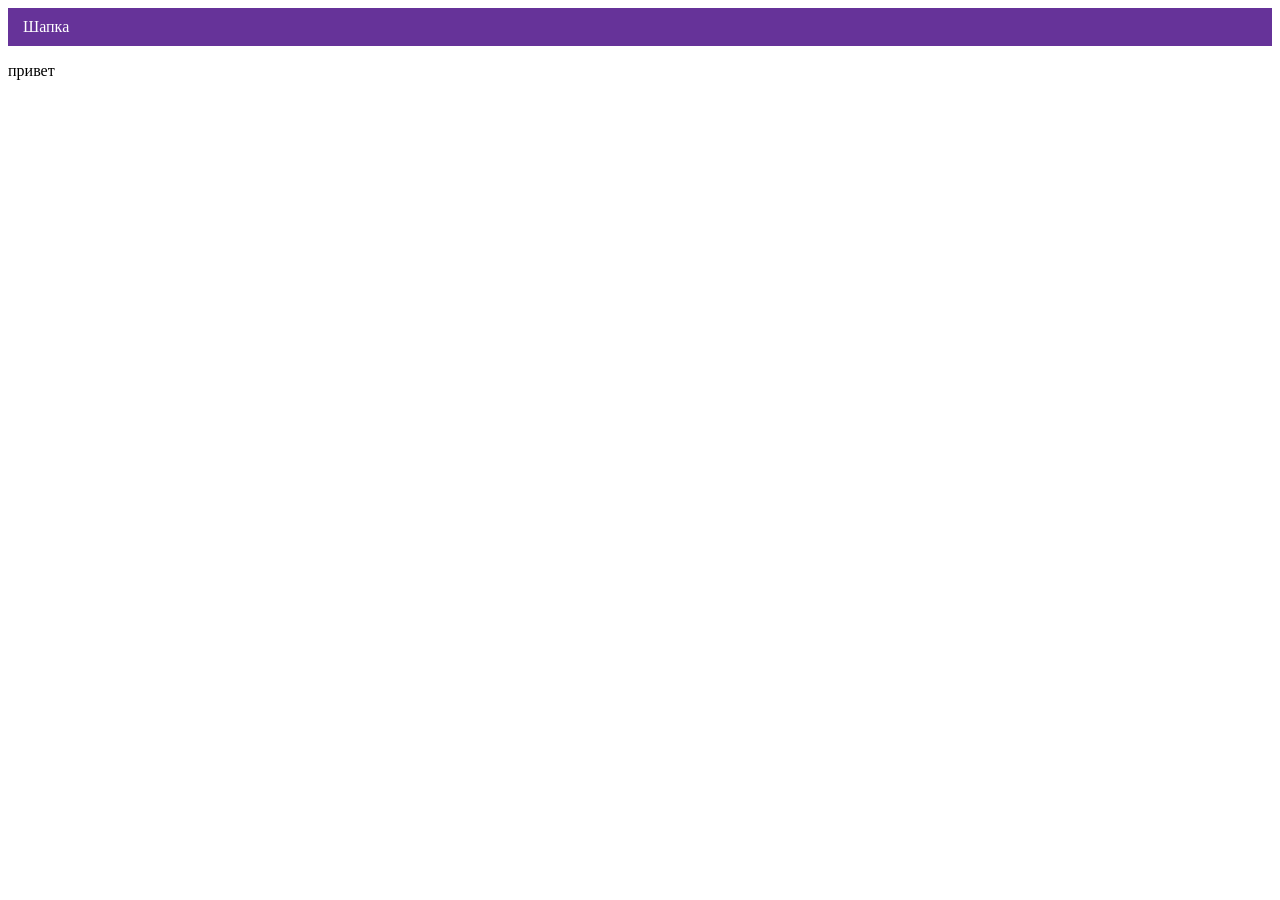
==== index.html @ 95f8f036 "Deploying to gh-pages from @ Zaiaz0704/2546567-cat-energy-32@46376b44c7aca5b7e7ad39b1798393c08f9dc0a" ====
<!DOCTYPE html><html class="page" lang="ru"><head><meta charset="UTF-8"><title>Название проекта</title><meta name="viewport" content="width=device-width,initial-scale=1"><link rel="stylesheet" href="styles/styles.css"><script src="scripts/index.js" defer="defer"></script></head><body class="page__body"><header class="header">Шапка</header><p>привет</p></body></html>
---- styles/styles.css ----
.header{color:#fff;background-color:#639;padding:10px 15px}
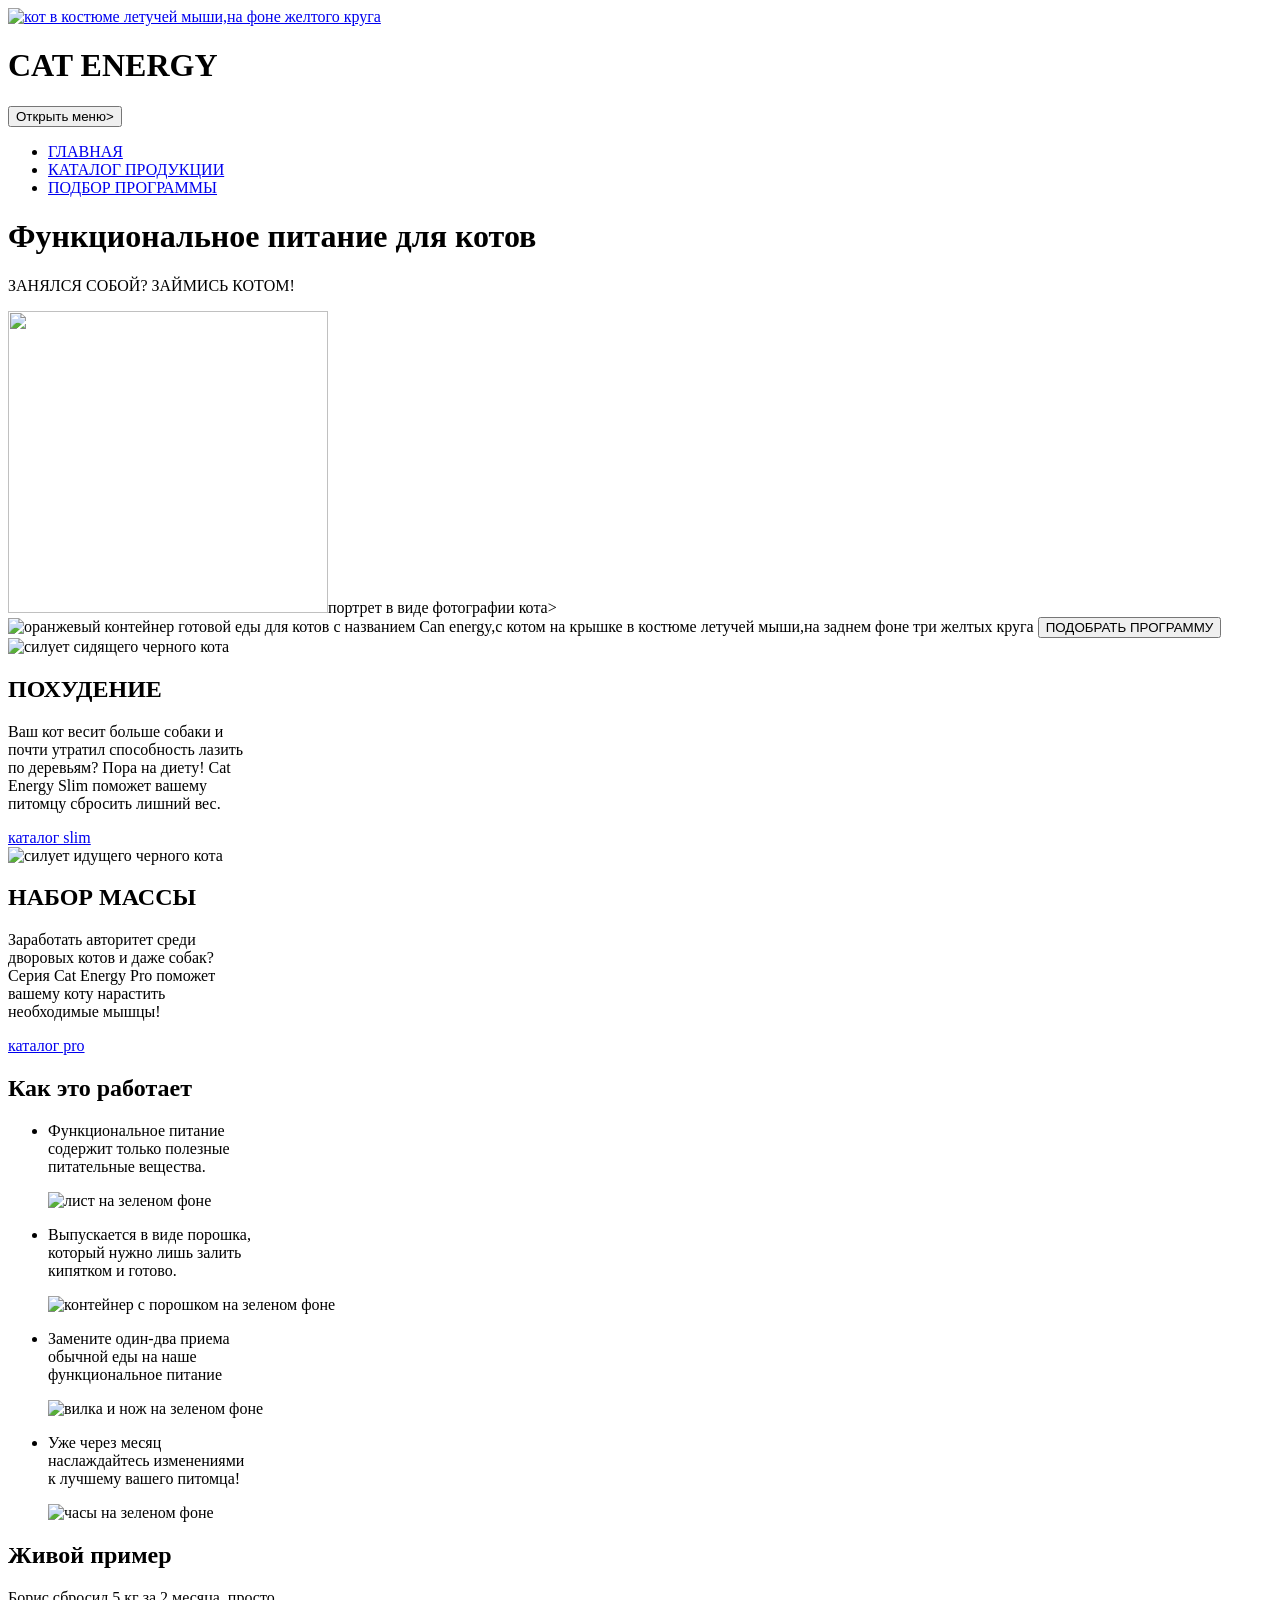
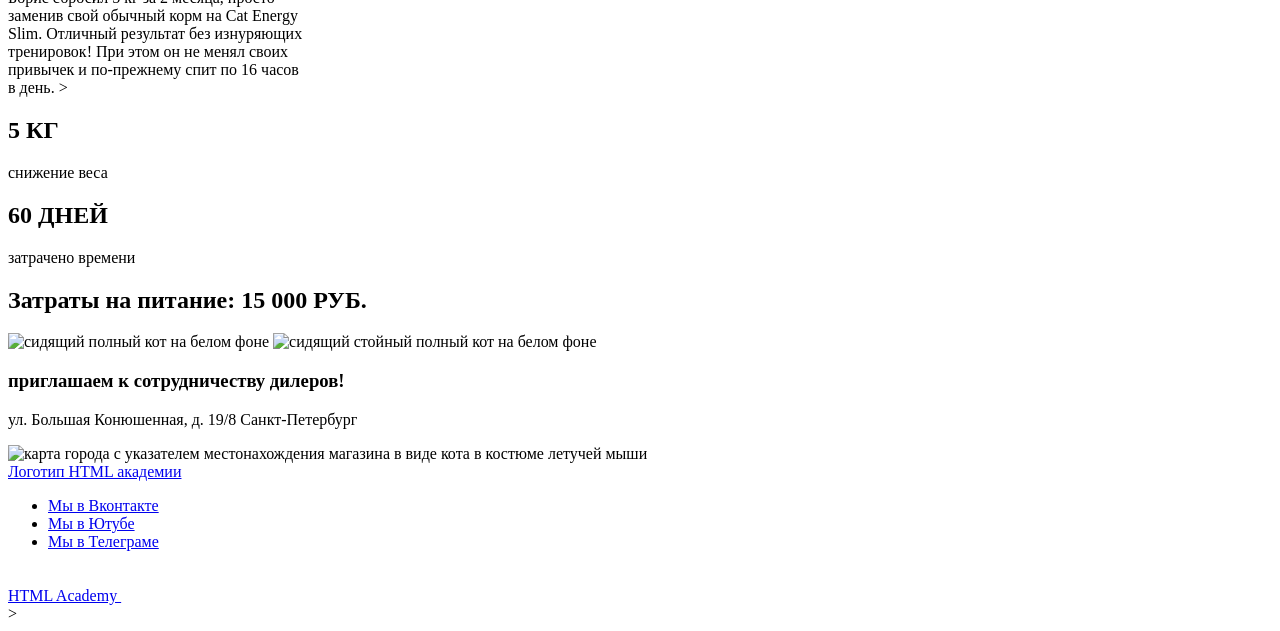
==== commit 5cd02855: "Deploying to gh-pages from @ Zaiaz0704/2546567-cat-energy-32@6b6ce30aaa7f4dd13f36eaaa3711fef355ce410" ====
--- a/index.html
+++ b/index.html
@@ -1 +1 @@
-<!DOCTYPE html><html class="page" lang="ru"><head><meta charset="UTF-8"><title>Название проекта</title><meta name="viewport" content="width=device-width,initial-scale=1"><link rel="stylesheet" href="styles/styles.css"><script src="scripts/index.js" defer="defer"></script></head><body class="page__body"><header class="header">Шапка</header><p>привет</p></body></html>+<!DOCTYPE html><html class="page" lang="ru"><head><meta charset="UTF-8"><title>Kat energy</title><meta name="viewport" content="width=device-width,initial-scale=1"><link rel="stylesheet" href="styles/styles.css"><script src="scripts/index.js" defer="defer"></script></head><body class="page__body"><header class="main-header"><a class="main-header__logo" href="/"><img class="main-header__logo-image" src="№" width="33" height="38" alt="кот в костюме летучей мыши,на фоне желтого круга"></a><h1>CAT ENERGY</h1><nav class="main-nav"><button class="main-nav-toggle" type="button"><span class="visyally-hidden">Открыть меню></span></button><div class="main-nav__wrapper"><ul class="main-nav__list dropdown-list"><li class="dropdown-list__item dropdown-list__item--current"><a href="/">ГЛАВНАЯ</a></li><li class="dropdown-list__item"><a href="./catalog.html">КАТАЛОГ ПРОДУКЦИИ</a></li><li class="dropdown-list__item"><a href="#">ПОДБОР ПРОГРАММЫ</a></li></ul></div></nav></header><main class="main-container"><h1>Функциональное питание для котов</h1><p>ЗАНЯЛСЯ СОБОЙ? ЗАЙМИСЬ КОТОМ!</p><img class="main-container__image-hidden" src="index-background-desktop-2" width="320" height="302" alt="">портрет в виде фотографии кота> <img class="main-container__image-visible" src="index-can-mobile-1" width="280" height="270" alt="оранжевый контейнер готовой еды для котов с названием Can energy,с котом на крышке в костюме летучей мыши,на заднем фоне три желтых круга"> <button class="main-container" type="button">ПОДОБРАТЬ ПРОГРАММУ</button><section class="program"><div class="program-wrapper"><img src="#" width="50" height="53" alt="силует сидящего черного кота"><header class="program-header"></header><h2>ПОХУДЕНИЕ</h2><p class="program-slogan">Ваш кот весит больше собаки и<br>почти утратил способность лазить<br>по деревьям? Пора на диету! Cat<br>Energy Slim поможет вашему<br>питомцу сбросить лишний вес.</p><a href="каталог-slim">каталог slim</a></div><div class="program-wrapper"><img src="#" width="67" height="50" alt="силует идущего черного кота"><header class="program-header"></header><h2>НАБОР МАССЫ</h2><p class="program-slogan">Заработать авторитет среди<br>дворовых котов и даже собак?<br>Серия Cat Energy Pro поможет<br>вашему коту нарастить<br>необходимые мышцы!</p><a href="каталог-pro">каталог pro</a></div></section><section class="main-description"><div class="main-description__wrapper"></div><h2>Как это работает</h2><ul class="main-description__list"><li class="main-description__item"><p>Функциональное питание<br>содержит только полезные<br>питательные вещества.</p><img class="main-description__icon" src="#" width="60" height="60" alt="лист на зеленом фоне"></li><li class="main-description__item"><p>Выпускается в виде порошка,<br>который нужно лишь залить<br>кипятком и готово.</p><img class="main-description__icon" src="#" width="60" height="60" alt="контейнер с порошком на зеленом фоне"></li><li class="main-description__item"><p>Замените один-два приема<br>обычной еды на наше<br>функциональное питание</p><img class="main-description__icon" src="#" width="60" height="60" alt="вилка и нож на зеленом фоне"></li><li class="main-description__item"><p>Уже через месяц<br>наслаждайтесь изменениями<br>к лучшему вашего питомца!</p><img class="main-description__icon" src="#" width="60" height="60" alt="часы на зеленом фоне"></li></ul></section><section class="main-container__example example"><h2>Живой пример</h2><p>Борис сбросил 5 кг за 2 месяца, просто<br>заменив свой обычный корм на Cat Energy<br>Slim. Отличный результат без изнуряющих<br>тренировок! При этом он не менял своих<br>привычек и по-прежнему спит по 16 часов<br>в день. ></p><div class="example__weight"><h2 class="example__number">5 КГ</h2><p class="example__description">снижение веса</p></div><div class="example__weight"><h2 class="example__number">60 ДНЕЙ</h2><p class="example__description">затрачено времени</p></div><h2>Затраты на питание: 15 000 РУБ.</h2><img class="example__before" src="#" width="280" height="256" alt="сидящий полный кот на белом фоне"> <img class="example__after" src="#" width="280" height="256" alt="сидящий стойный полный кот на белом фоне"></section><div class="main-location"><h3 class="main-location__slogan">приглашаем к сотрудничеству дилеров!</h3><p class="main-location__address">ул. Большая Конюшенная, д. 19/8 Санкт-Петербург</p><img class="main-location__map" src="#" width="320" height="362" alt="карта города с указателем местонахождения магазина в виде кота в костюме летучей мыши"></div></main><footer class="main-footer"><div class="main-footer__wrapper"><a class="main-footer__footer-logo" href="#">Логотип HTML академии</a><ul class="main-footer__social-list social"><li class="social__item"><a class="social__link social__link--vkontakte" href="https://vk.com/htmlacademy">Мы в Вконтакте</a></li><li class="social__item"><a class="social__link social__link--youtube" href="https://www.youtube.com/user/htmlacademyru">Мы в Ютубе</a></li><li class="social__item"><a class="social__link social__link--telegram" href="https://t.me/htmlacademy">Мы в Телеграме</a></li></ul></div><div class="main-footer__developer-logo developer"><a class="developer__logo" href="https://htmlacademy.ru/intensive/adaptive">HTML Academy <svg width="27" height="34"></svg></a></div>></footer></body></html>
--- a/styles/styles.css
+++ b/styles/styles.css
@@ -1 +1,11 @@
-.header{color:#fff;background-color:#639;padding:10px 15px}+@charset "UTF-8";
+/* GLOBAL */
+/* здесь используйте глобальные переменные */
+/* здесь используйте глобальные селекторы img, body, html и так далее */
+/* здесь подключите шрифты */
+/* BLOCKS */
+.header {
+  background-color: #663399;
+  color: #ffffff;
+  padding: 10px 15px;
+}
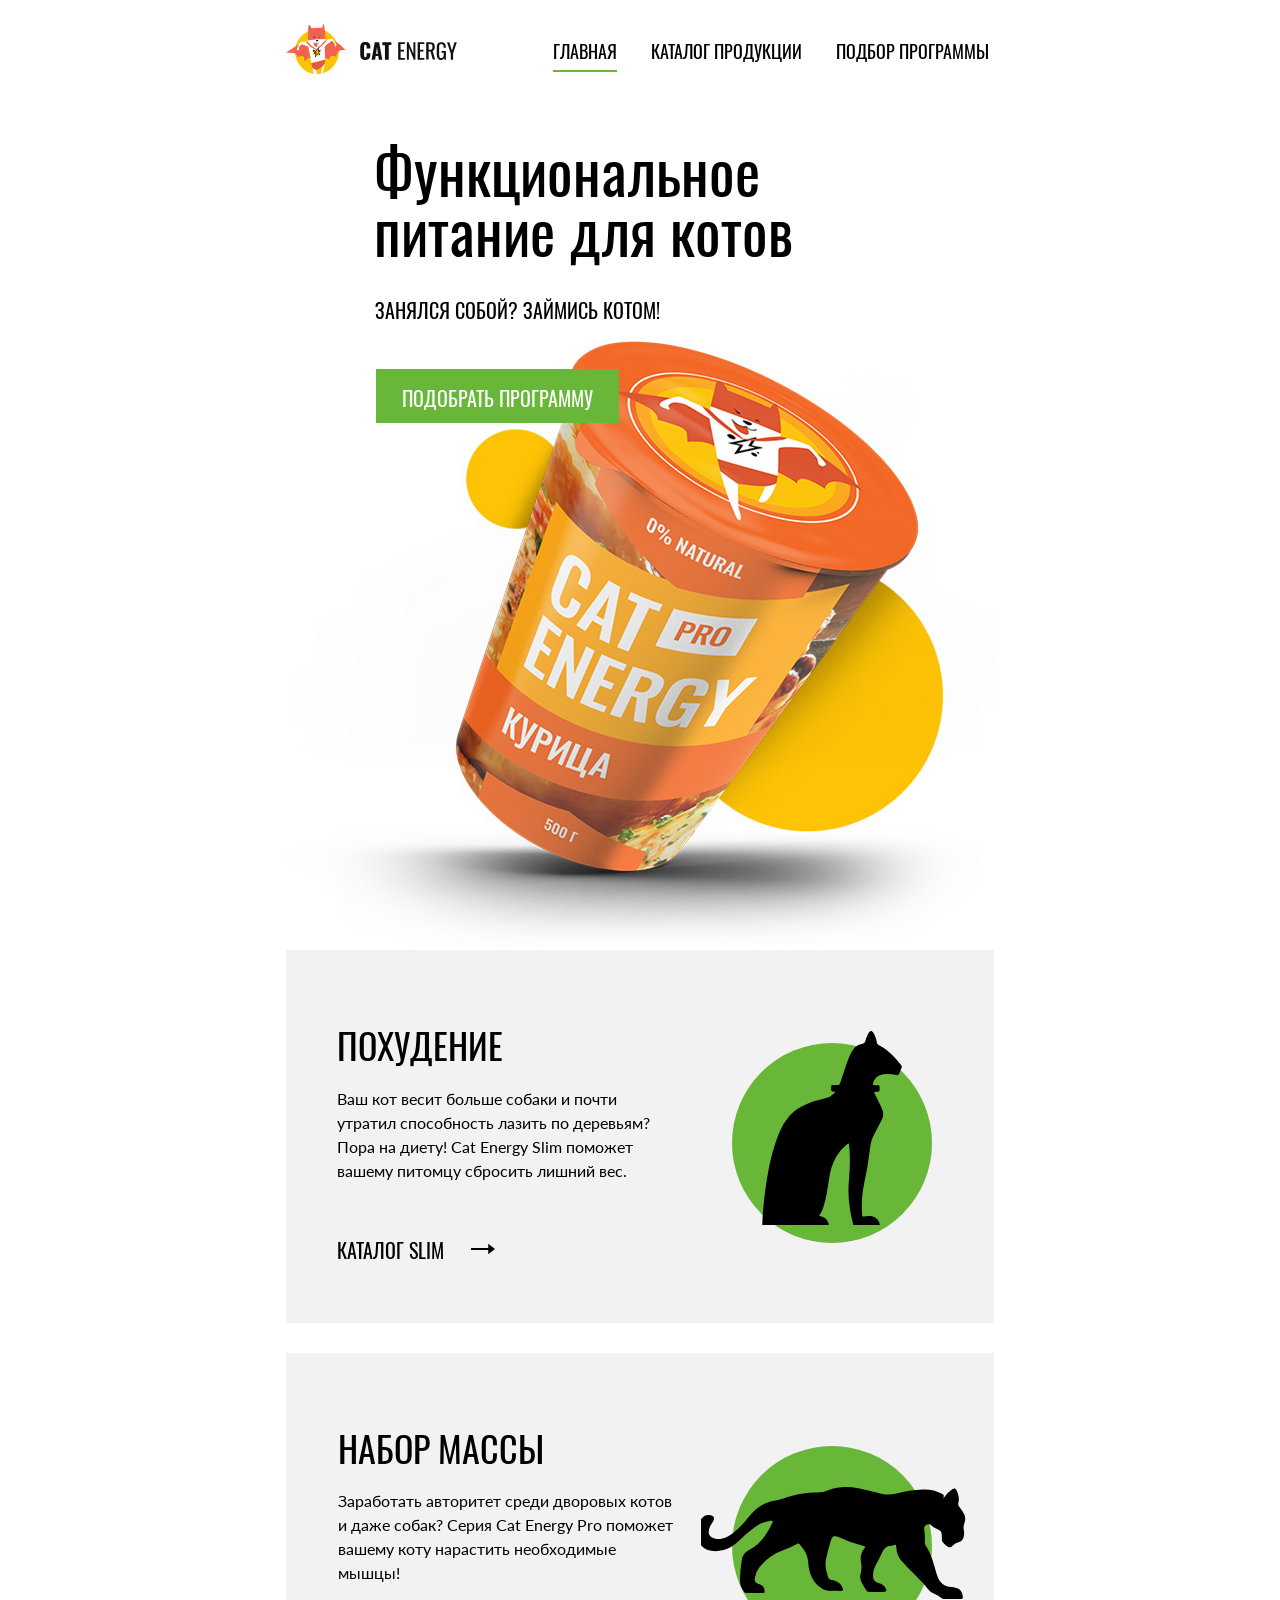
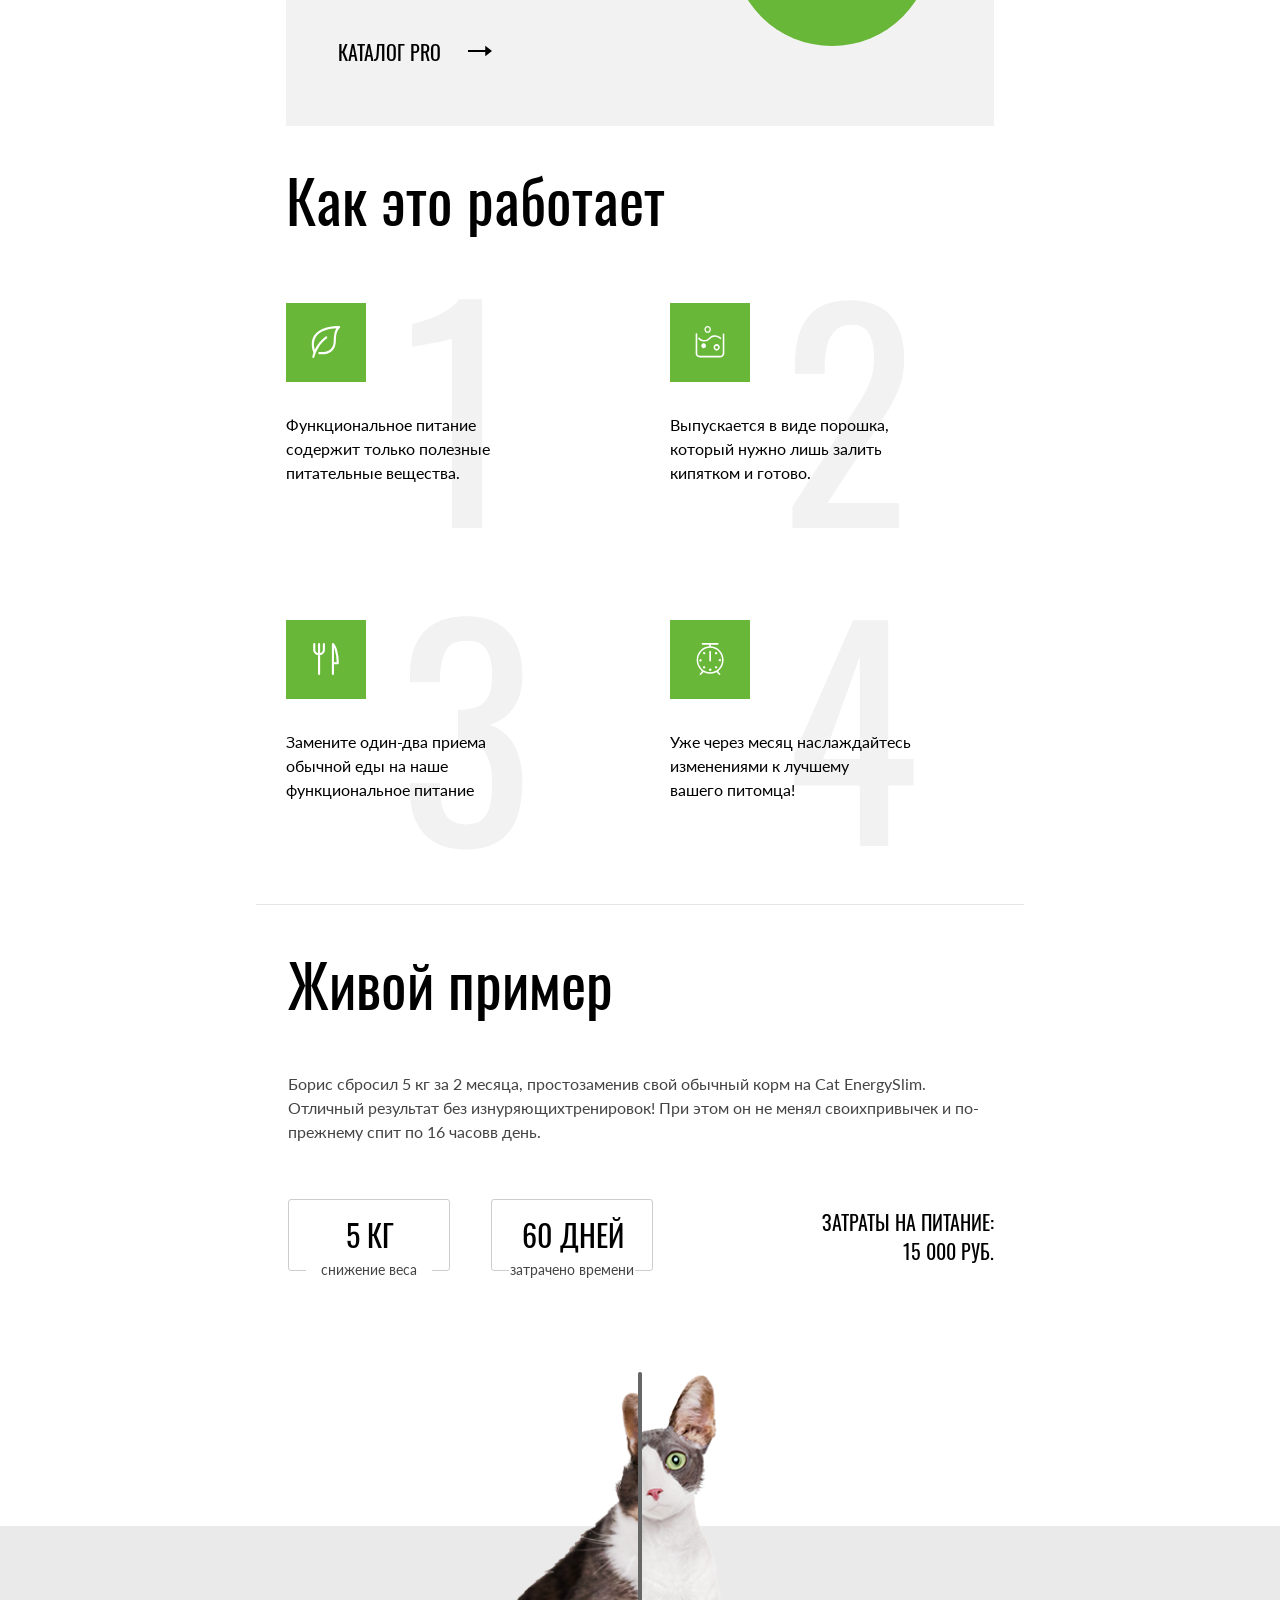
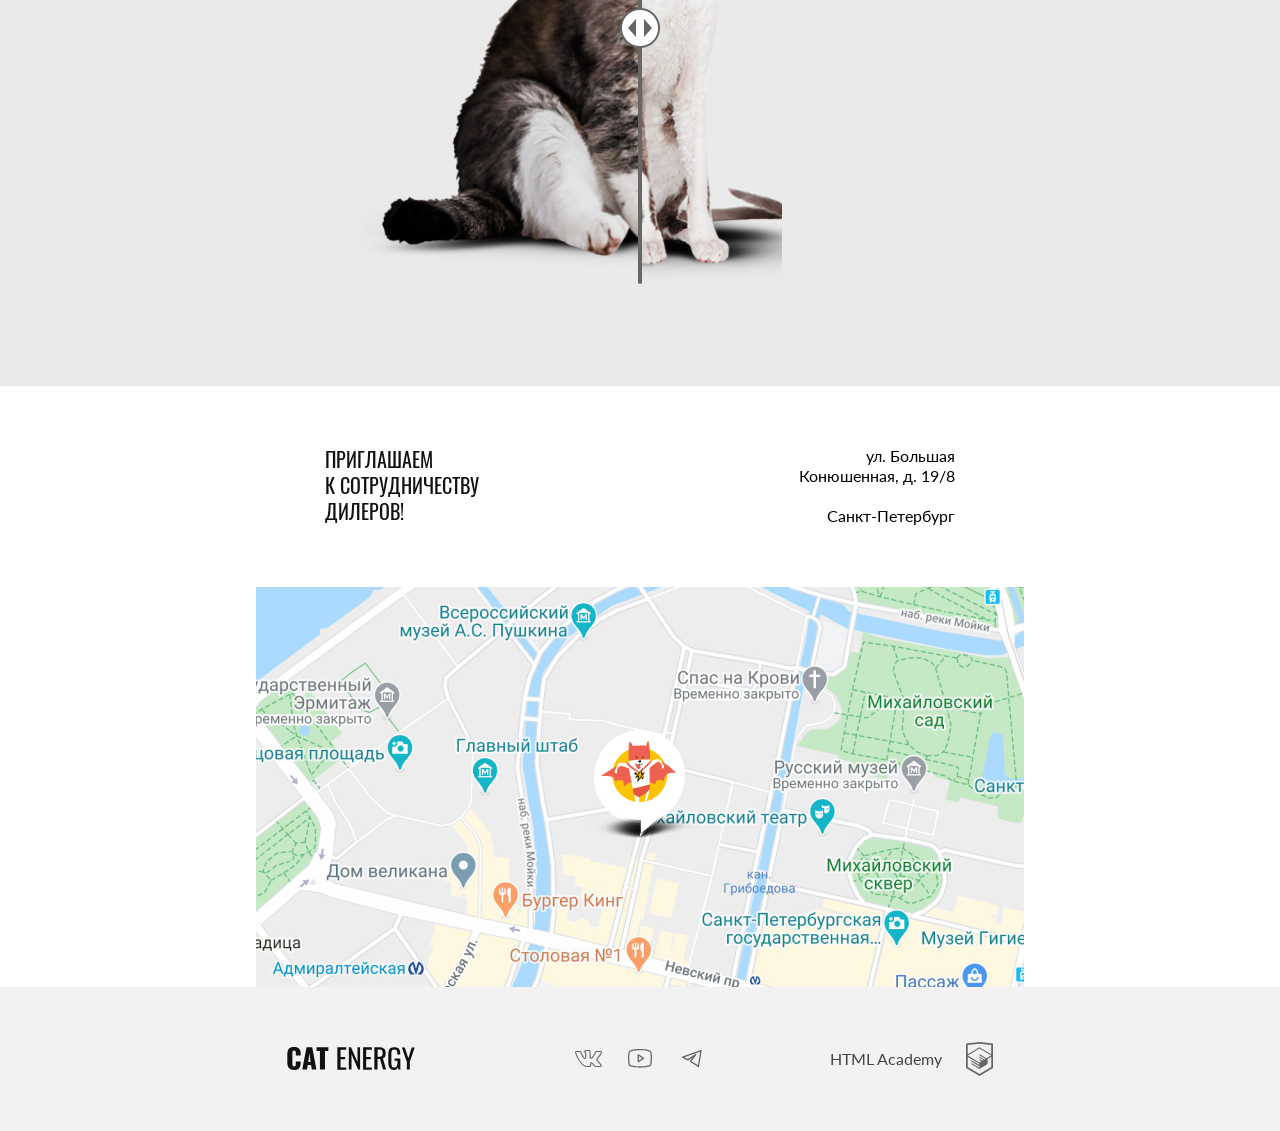
==== commit f329c255: "Deploying to gh-pages from @ Zaiaz0704/2546567-cat-energy-32@88978f3a35a1c0cad901274ea3c683fc3be2e97" ====
--- a/index.html
+++ b/index.html
@@ -1 +1 @@
-<!DOCTYPE html><html class="page" lang="ru"><head><meta charset="UTF-8"><title>Kat energy</title><meta name="viewport" content="width=device-width,initial-scale=1"><link rel="stylesheet" href="styles/styles.css"><script src="scripts/index.js" defer="defer"></script></head><body class="page__body"><header class="main-header"><a class="main-header__logo" href="/"><img class="main-header__logo-image" src="№" width="33" height="38" alt="кот в костюме летучей мыши,на фоне желтого круга"></a><h1>CAT ENERGY</h1><nav class="main-nav"><button class="main-nav-toggle" type="button"><span class="visyally-hidden">Открыть меню></span></button><div class="main-nav__wrapper"><ul class="main-nav__list dropdown-list"><li class="dropdown-list__item dropdown-list__item--current"><a href="/">ГЛАВНАЯ</a></li><li class="dropdown-list__item"><a href="./catalog.html">КАТАЛОГ ПРОДУКЦИИ</a></li><li class="dropdown-list__item"><a href="#">ПОДБОР ПРОГРАММЫ</a></li></ul></div></nav></header><main class="main-container"><h1>Функциональное питание для котов</h1><p>ЗАНЯЛСЯ СОБОЙ? ЗАЙМИСЬ КОТОМ!</p><img class="main-container__image-hidden" src="index-background-desktop-2" width="320" height="302" alt="">портрет в виде фотографии кота> <img class="main-container__image-visible" src="index-can-mobile-1" width="280" height="270" alt="оранжевый контейнер готовой еды для котов с названием Can energy,с котом на крышке в костюме летучей мыши,на заднем фоне три желтых круга"> <button class="main-container" type="button">ПОДОБРАТЬ ПРОГРАММУ</button><section class="program"><div class="program-wrapper"><img src="#" width="50" height="53" alt="силует сидящего черного кота"><header class="program-header"></header><h2>ПОХУДЕНИЕ</h2><p class="program-slogan">Ваш кот весит больше собаки и<br>почти утратил способность лазить<br>по деревьям? Пора на диету! Cat<br>Energy Slim поможет вашему<br>питомцу сбросить лишний вес.</p><a href="каталог-slim">каталог slim</a></div><div class="program-wrapper"><img src="#" width="67" height="50" alt="силует идущего черного кота"><header class="program-header"></header><h2>НАБОР МАССЫ</h2><p class="program-slogan">Заработать авторитет среди<br>дворовых котов и даже собак?<br>Серия Cat Energy Pro поможет<br>вашему коту нарастить<br>необходимые мышцы!</p><a href="каталог-pro">каталог pro</a></div></section><section class="main-description"><div class="main-description__wrapper"></div><h2>Как это работает</h2><ul class="main-description__list"><li class="main-description__item"><p>Функциональное питание<br>содержит только полезные<br>питательные вещества.</p><img class="main-description__icon" src="#" width="60" height="60" alt="лист на зеленом фоне"></li><li class="main-description__item"><p>Выпускается в виде порошка,<br>который нужно лишь залить<br>кипятком и готово.</p><img class="main-description__icon" src="#" width="60" height="60" alt="контейнер с порошком на зеленом фоне"></li><li class="main-description__item"><p>Замените один-два приема<br>обычной еды на наше<br>функциональное питание</p><img class="main-description__icon" src="#" width="60" height="60" alt="вилка и нож на зеленом фоне"></li><li class="main-description__item"><p>Уже через месяц<br>наслаждайтесь изменениями<br>к лучшему вашего питомца!</p><img class="main-description__icon" src="#" width="60" height="60" alt="часы на зеленом фоне"></li></ul></section><section class="main-container__example example"><h2>Живой пример</h2><p>Борис сбросил 5 кг за 2 месяца, просто<br>заменив свой обычный корм на Cat Energy<br>Slim. Отличный результат без изнуряющих<br>тренировок! При этом он не менял своих<br>привычек и по-прежнему спит по 16 часов<br>в день. ></p><div class="example__weight"><h2 class="example__number">5 КГ</h2><p class="example__description">снижение веса</p></div><div class="example__weight"><h2 class="example__number">60 ДНЕЙ</h2><p class="example__description">затрачено времени</p></div><h2>Затраты на питание: 15 000 РУБ.</h2><img class="example__before" src="#" width="280" height="256" alt="сидящий полный кот на белом фоне"> <img class="example__after" src="#" width="280" height="256" alt="сидящий стойный полный кот на белом фоне"></section><div class="main-location"><h3 class="main-location__slogan">приглашаем к сотрудничеству дилеров!</h3><p class="main-location__address">ул. Большая Конюшенная, д. 19/8 Санкт-Петербург</p><img class="main-location__map" src="#" width="320" height="362" alt="карта города с указателем местонахождения магазина в виде кота в костюме летучей мыши"></div></main><footer class="main-footer"><div class="main-footer__wrapper"><a class="main-footer__footer-logo" href="#">Логотип HTML академии</a><ul class="main-footer__social-list social"><li class="social__item"><a class="social__link social__link--vkontakte" href="https://vk.com/htmlacademy">Мы в Вконтакте</a></li><li class="social__item"><a class="social__link social__link--youtube" href="https://www.youtube.com/user/htmlacademyru">Мы в Ютубе</a></li><li class="social__item"><a class="social__link social__link--telegram" href="https://t.me/htmlacademy">Мы в Телеграме</a></li></ul></div><div class="main-footer__developer-logo developer"><a class="developer__logo" href="https://htmlacademy.ru/intensive/adaptive">HTML Academy <svg width="27" height="34"></svg></a></div>></footer></body></html>+<!DOCTYPE html><html lang="ru"><head><meta charset="UTF-8"><title>Cat energy</title><meta name="viewport" content="width=device-width,initial-scale=1"><link rel="icon" href="favicons/favicon.ico"><link rel="stylesheet" href="styles/styles.css"><script src="scripts/index.js" defer="defer"></script></head><body class="body"><header class="header" data-test="header"><a class="header__logo-link" href="#"><picture><source media="(min-width: 1440px)" srcset="images/logo-desktop.svg" width="70" height="59" type="image/svg+xml"><source media="(min-width: 768px)" srcset="images/logo-tablet.svg" width="60" height="50" type="image/svg+xml"><img class="header__logo-cat" src="images/logo-mobile.svg" width="33" height="38" alt="кот в костюме летучей мыши,на фоне желтого круга"></picture><img class="header__logo-text" src="images/logo-cat-energy.svg" width="101" height="18" alt="Логотип"></a><nav class="header__nav nav nav--nojs nav--opened"><button class="nav__toggle" type="button"><span class="visually-hidden">Меню</span></button><ul class="nav__list"><li class="nav__item nav__item--active"><a class="nav__link" href="index.html">ГЛАВНАЯ</a></li><li class="nav__item"><a class="nav__link" href="catalog.html">КАТАЛОГ ПРОДУКЦИИ</a></li><li class="nav__item"><a class="nav__link" href="#">ПОДБОР ПРОГРАММЫ</a></li></ul></nav></header><main class="main" data-test="main"><section class="promo" data-test="promo"><div class="promo__container"><h1 class="promo__title">Функциональное<br>питание для котов</h1><p class="promo__subtitle">ЗАНЯЛСЯ СОБОЙ? ЗАЙМИСЬ КОТОМ!</p><picture class="promo__image"><source media="(min-width: 1440px)" width="552" height="499" type="image/png" srcset="images/index-can-desktop@1x.png 1x,images/index-can-desktop@2x.png 2x"><source media="(min-width: 768px)" width="709" height="609" type="image/png" srcset="images/index-can-tablet@1x.png, images/index-can-tablet@2x.png 2x"><img src="images/index-can-mobile@1x.png" width="280" height="270" alt="оранжевый контейнер готовой еды для котов с названием Can energy,с котом на крышке в костюме летучей мыши,на заднем фоне три желтых круга"></picture><a class="promo__link" href="#">ПОДОБРАТЬ ПРОГРАММУ</a></div></section><section class="program" data-test="program"><div class="program__container"><h2 class="visually-hidden">Программы</h2><article class="program__wrapper"><h3 class="program__title">ПОХУДЕНИЕ</h3><p class="program__slogan">Ваш кот весит больше собаки и почти утратил способность лазить по деревьям? Пора на диету! Cat Energy Slim поможет вашему питомцу сбросить лишний вес.</p><a class="program__link" href="#"><span>каталог slim</span><div class="program__link-arrow"></div></a></article><article class="program__wrapper program__wrapper--mass"><h3 class="program__title program__title--mass">НАБОР МАССЫ</h3><p class="program__slogan">Заработать авторитет среди дворовых котов и даже собак? Серия Cat Energy Pro поможет вашему коту нарастить необходимые мышцы!</p><a class="program__link" href="#"><span>каталог pro</span><div class="program__link-arrow"></div></a></article></div></section><section class="work" data-test="work"><h2 class="work__title">Как это работает</h2><ul class="work__list"><li class="work__item"><p class="work__description">Функциональное питание<br>содержит только полезные<br>питательные вещества.</p></li><li class="work__item work__item--container"><p class="work__description">Выпускается в виде порошка,<br>который нужно лишь залить<br>кипятком и готово.</p></li><li class="work__item work__item--fork"><p class="work__description">Замените один-два приема<br>обычной еды на наше<br>функциональное питание</p></li><li class="work__item work__item--clock"><p class="work__description">Уже через месяц наслаждайтесь изменениями к лучшему<br class="work__description-space">вашего питомца!</p></li></ul></section><section class="example" data-test="example"><div class="example__container"><div class="example__left-block"><h2 class="example__title">Живой пример</h2><p class="example__subtitle">Борис сбросил 5 кг за 2 месяца, просто<br>заменив свой обычный корм на Cat Energy<br>Slim. Отличный результат без изнуряющих<br>тренировок! При этом он не менял своих<br>привычек и по-прежнему спит по 16 часов<br>в день.</p><ul class="example__list"><li class="example__item"><p class="example__number">5 КГ</p><p class="example__description">снижение веса</p></li><li class="example__item"><p class="example__number">60 ДНЕЙ</p><p class="example__description">затрачено времени</p></li></ul><div class="example__count-wrapper"><p class="example__count">Затраты на питание:</p><p class="example__count example__count--price">15 000 РУБ.</p></div></div><div class="example__pictures"><picture class="example__before"><source media="(min-width: 1440px)" width="560" height="512" type="image/jpeg" srcset="images/tablet-before@1x.png, images/tablet-before@2x.png 2x"><source media="(min-width: 768px)" width="560" height="512" type="image/jpeg" srcset="images/tablet-before@1x.png, images/tablet-before@2x.png 2x"><img src="images/mobile-before@1x.png" width="280" height="256" alt="сидящий полный кот на белом фоне"></picture><picture class="example__after"><source media="(min-width: 1440px)" width="560" height="512" type="image/jpeg" srcset="images/tablet-after@1x.png, images/tablet-after@2x.png 2x"><source media="(min-width: 768px)" width="560" height="512" type="image/jpeg" srcset="images/tablet-after@1x.png, images/tablet-after@2x.png 2x"><img src="images/mobile-after@1x.png" width="280" height="256" alt="сидящий стойный полный кот на белом фоне"></picture><div class="example__range" tabindex="0"></div></div></div></section><section class="location location--light" data-test="location"><div class="location__advertising"><h3 class="location__slogan">ПРИГЛАШАЕМ<br>К СОТРУДНИЧЕСТВУ<br>ДИЛЕРОВ!</h3><div class="location__address-wrapper"><p class="location__address">ул. Большая<br>Конюшенная, д. 19/8</p><p class="location__address location__address--town">Санкт-Петербург</p></div></div><iframe class="location__map" src="https://www.google.com/maps/embed?pb=!1m14!1m12!1m3!1d1680.6231022423724!2d30.32116930439326!3d59.93863080615572!2m3!1f0!2f0!3f0!3m2!1i1024!2i768!4f13.1!5e0!3m2!1sru!2sru!4v1726518446681!5m2!1sru!2sru" width="320" height="362" style="border:0;" allowfullscreen="" loading="lazy" referrerpolicy="no-referrer-when-downgrade"></iframe></section></main><footer class="footer" data-test="footer"><div class="footer__container"><a class="footer__logo" href="index.html"><img src="images/logo-cat-energy.svg" width="128" height="24" alt="логотип компании"></a><ul class="footer__list social"><li class="social__item"><a class="social__link" href="https://vk.com/htmlacademy"><span class="visually-hidden">vkontakte</span></a></li><li class="social__item"><a class="social__link social__link--youtube" href="https://www.youtube.com/user/htmlacademyru"><span class="visually-hidden">youtube</span></a></li><li class="social__item"><a class="social__link social__link--telegram" href="https://t.me/htmlacademy"><span class="visually-hidden">telegram</span></a></li></ul><a class="footer__developer-link" href="https://htmlacademy.ru/intensive/adaptive"><span class="footer__developer-text">HTML Academy</span><div class="footer__developer-logo"></div></a></div></footer></body></html>
--- a/styles/styles.css
+++ b/styles/styles.css
@@ -2,10 +2,2987 @@
 /* GLOBAL */
 /* здесь используйте глобальные переменные */
 /* здесь используйте глобальные селекторы img, body, html и так далее */
-/* здесь подключите шрифты */
+*,
+*::before,
+*::after {
+  box-sizing: border-box;
+}
+
+body {
+  display: grid;
+  grid-template-rows: min-content 1fr min-content;
+  min-height: 100vh;
+  padding: 0;
+  margin: 0;
+  font-family: "Lato", "Arial", sans-serif;
+  font-weight: 400;
+}
+@media (min-width: 1440px) {
+  body {
+    grid-template-rows: 1fr min-content;
+  }
+}
+
+img {
+  max-width: 100%;
+  object-fit: contain;
+}
+
+.visually-hidden {
+  position: absolute;
+  width: 1px;
+  height: 1px;
+  margin: -1px;
+  border: 0;
+  padding: 0;
+  white-space: nowrap;
+  clip-path: inset(100%);
+  clip: rect(0 0 0 0);
+  overflow: hidden;
+}
+
+@font-face {
+  font-family: "Lato";
+  font-weight: 400;
+  font-style: normal;
+  font-display: swap;
+  src: url("../fonts/lato/Lato-Regular.woff2");
+}
+@font-face {
+  font-family: "Oswald";
+  font-weight: 400;
+  font-style: normal;
+  font-display: swap;
+  src: url("../fonts/oswald/oswaldregular.woff2");
+}
 /* BLOCKS */
 .header {
-  background-color: #663399;
+  position: relative;
+  display: flex;
+  flex-wrap: wrap;
+  align-items: flex-start;
   color: #ffffff;
-  padding: 10px 15px;
+  width: 320px;
+  margin: 0 auto;
+  padding: 12px 20px;
+}
+@media (min-width: 768px) {
+  .header {
+    width: 768px;
+    align-items: center;
+    justify-content: space-between;
+    padding: 19px 30px 32px;
+  }
+}
+@media (min-width: 1440px) {
+  .header {
+    width: 1440px;
+    position: absolute;
+    left: 50%;
+    transform: translateX(-50%);
+    background-color: transparent;
+    z-index: 1;
+    padding-left: 110px;
+    padding-top: 54px;
+    padding-right: 112px;
+  }
+}
+
+.header__logo-link {
+  display: flex;
+  flex-wrap: wrap;
+  align-items: center;
+  justify-content: space-between;
+  width: 50%;
+}
+@media (min-width: 768px) {
+  .header__logo-link {
+    width: 174px;
+    justify-content: flex-start;
+  }
+}
+@media (min-width: 1440px) {
+  .header__logo-link {
+    width: 202px;
+  }
+}
+
+.header__logo-link:hover {
+  opacity: 0.6;
+}
+
+.header__logo-link:focus {
+  opacity: 0.6;
+  outline: none;
+}
+
+.header__logo-link:active {
+  opacity: 0.3;
+}
+
+.header__logo-text {
+  margin-right: -50px;
+}
+@media (min-width: 768px) {
+  .header__logo-text {
+    margin-left: 12px;
+  }
+}
+@media (min-width: 1440px) {
+  .header__logo-text {
+    margin-left: 14px;
+    width: 118px;
+    height: 21px;
+  }
+}
+
+.header__logo-text:disabled {
+  opacity: 1;
+}
+
+.header__logo-text:hover {
+  opacity: 0.6;
+}
+
+.header__logo-text:active {
+  opacity: 0.3;
+}
+
+.nav {
+  display: flex;
+  align-items: flex-start;
+  font-family: "Oswald", "Arial", sans-serif;
+  font-size: 20px;
+  line-height: 20px;
+  color: #000000;
+}
+@media (min-width: 1440px) {
+  .nav {
+    flex-wrap: nowrap;
+  }
+}
+
+.nav__list {
+  position: absolute;
+  top: 65px;
+  left: 0;
+  display: flex;
+  flex-wrap: wrap;
+  justify-content: end;
+  width: 100%;
+  list-style: none;
+  margin: 0;
+  padding: 0;
+  background-color: #ffffff;
+  border-top: 1px solid #e6e6e6;
+  z-index: 1;
+}
+@media (min-width: 768px) {
+  .nav__list {
+    position: relative;
+    top: 0;
+    width: 500px;
+    padding-right: 5px;
+    background-color: transparent;
+    border-top: none;
+  }
+}
+@media (min-width: 1440px) {
+  .nav__list {
+    width: 600px;
+    padding: 0;
+  }
+}
+
+.nav__item {
+  display: flex;
+  justify-content: center;
+  padding-top: 24px;
+  padding-bottom: 21px;
+  padding-left: 0;
+  border-bottom: 1px solid #e6e6e6;
+  width: 100%;
+}
+@media (min-width: 768px) {
+  .nav__item {
+    width: auto;
+    border-bottom: none;
+    margin: 0;
+    margin-left: 34px;
+    padding-left: 0;
+    padding-top: 22px;
+  }
+}
+@media (min-width: 1440px) {
+  .nav__item {
+    margin-left: 33.5px;
+    letter-spacing: 0.01px;
+  }
+}
+
+.nav__link {
+  position: relative;
+  font-size: 20px;
+  line-height: 20px;
+  color: #000000;
+  text-decoration: none;
+}
+@media (min-width: 768px) {
+  .nav__link {
+    font-size: 18px;
+    line-height: auto;
+  }
+}
+@media (min-width: 1440px) {
+  .nav__link {
+    color: #ffffff;
+    font-size: 20px;
+    line-height: auto;
+  }
+}
+
+.nav__link:hover {
+  opacity: 0.6;
+}
+
+.nav__link:active {
+  opacity: 0.3;
+}
+
+.nav__link:focus {
+  opacity: 0.6;
+  outline: none;
+}
+
+.nav__item--active {
+  position: relative;
+}
+@media (min-width: 768px) {
+  .nav__item--active::before {
+    position: absolute;
+    bottom: 10px;
+    left: 0;
+    content: "";
+    width: 100%;
+    height: 2px;
+    background-color: #68b738;
+  }
+}
+@media (min-width: 768px) and (min-width: 1440px) {
+  .nav__item--active::before {
+    background-color: #ffffff;
+    right: 0;
+    bottom: 8px;
+  }
+}
+
+@media (min-width: 1440px) {
+  .nav__list--black .nav__link {
+    color: #000000;
+  }
+}
+
+@media (min-width: 1440px) {
+  .nav__list--black .nav__item--active::before {
+    background-color: #68b738;
+  }
+}
+
+.nav__list--hidden {
+  display: none;
+}
+@media (min-width: 768px) {
+  .nav__list--hidden {
+    display: flex;
+    margin-left: auto;
+  }
+}
+
+@media (max-width: 767px) {
+  .nav--nojs {
+    display: flex;
+    flex-wrap: wrap;
+    align-items: flex-start;
+    width: 100%;
+  }
+  .nav--nojs .nav__list {
+    display: flex;
+    position: relative;
+    top: 0;
+    width: 100%;
+  }
+}
+.nav--nojs .nav__toggle::before, .nav--nojs .nav__toggle::after {
+  display: none;
+}
+
+.nav__toggle {
+  position: absolute;
+  content: "";
+  top: 17px;
+  right: 21px;
+  display: flex;
+  width: 24px;
+  height: 24px;
+  border: none;
+  background-color: transparent;
+}
+@media (min-width: 768px) {
+  .nav__toggle {
+    display: none;
+  }
+}
+
+@media (max-width: 767px) {
+  .nav--closed .nav__list {
+    display: none;
+  }
+}
+.nav--closed .nav__toggle {
+  border: none;
+  background-color: transparent;
+}
+.nav--closed .nav__toggle::before {
+  position: absolute;
+  top: 5px;
+  left: 0;
+  content: "";
+  background-color: #000000;
+  box-shadow: 0 8px 0 0 #000000, 0 16px 0 0 #000000;
+  width: 24px;
+  height: 2px;
+}
+
+.nav__toggle:active::before,
+.nav__toggle:active::after {
+  opacity: 0.3;
+}
+
+@media (max-width: 767px) {
+  .nav--opened .nav__list {
+    display: flex;
+  }
+}
+.nav--opened .nav__toggle {
+  background-color: transparent;
+  border: none;
+}
+.nav--opened .nav__toggle::before, .nav--opened .nav__toggle::after {
+  content: "";
+  position: absolute;
+  top: 14px;
+  right: -5px;
+  width: 25px;
+  height: 2px;
+  background-color: #000000;
+}
+.nav--opened .nav__toggle::before {
+  transform: rotate(45deg);
+  box-shadow: none;
+}
+.nav--opened .nav__toggle::after {
+  transform: rotate(-45deg);
+}
+
+.program {
+  width: 100%;
+}
+
+.program__container {
+  position: relative;
+  padding: 0 20px;
+  gap: 21px;
+  font-family: "Oswald", "Arial", sans-serif;
+  color: #000000;
+  display: flex;
+  flex-wrap: wrap;
+  width: 320px;
+  margin: 0 auto;
+}
+@media (min-width: 768px) {
+  .program__container {
+    width: 768px;
+    gap: 30px;
+    padding: 0 30px;
+    margin-bottom: 43px;
+    border: none;
+  }
+}
+@media (min-width: 1440px) {
+  .program__container {
+    width: 1440px;
+    gap: 80px;
+    padding: 82px 108px;
+    padding-left: 110px;
+    padding-bottom: 70px;
+    margin-bottom: 0;
+  }
+}
+
+.program__wrapper {
+  position: relative;
+  display: flex;
+  flex-wrap: wrap;
+  place-content: flex-start center;
+  align-items: flex-start;
+  width: 100%;
+  padding: 29.5px 20px 20px;
+  text-align: center;
+  background-color: #f2f2f2;
+}
+.program__wrapper::after {
+  position: absolute;
+  top: 20px;
+  left: 25px;
+  content: "";
+  background-image: url("../icons/stack.svg#cat-walk");
+  width: 36px;
+  height: 50px;
+}
+.program__wrapper::before {
+  position: absolute;
+  top: 24px;
+  left: 20px;
+  content: "";
+  background-color: #68b738;
+  width: 50px;
+  height: 50px;
+  border-radius: 50%;
+}
+@media (min-width: 768px) {
+  .program__wrapper {
+    padding-left: 51px;
+    align-items: flex-start;
+    place-content: start flex-start;
+    padding-bottom: 65px;
+  }
+  .program__wrapper::after {
+    width: 140px;
+    height: 194px;
+    top: 81px;
+    left: 476px;
+  }
+  .program__wrapper::before {
+    width: 200px;
+    height: 200px;
+    top: 93px;
+    left: 446px;
+  }
+}
+@media (min-width: 1440px) {
+  .program__wrapper {
+    width: 570px;
+    height: 374px;
+    padding: 29.5px 52px 65px;
+  }
+  .program__wrapper::after {
+    width: 70px;
+    height: 97px;
+    top: 41px;
+    left: 67px;
+  }
+  .program__wrapper::before {
+    width: 100px;
+    height: 100px;
+    top: 47px;
+    left: 53px;
+  }
+}
+
+.program__wrapper--mass {
+  width: 100%;
+}
+.program__wrapper--mass::after {
+  background-image: url("../icons/stack.svg#cat-sits");
+  width: 67px;
+  height: 50px;
+  left: 13px;
+  top: 25px;
+}
+@media (min-width: 768px) {
+  .program__wrapper--mass {
+    width: 100%;
+    padding: 66px 52px;
+    padding-top: 77px;
+  }
+  .program__wrapper--mass::after {
+    width: 268px;
+    height: 112px;
+    top: 134px;
+    left: 415px;
+  }
+}
+@media (min-width: 1440px) {
+  .program__wrapper--mass {
+    width: 570px;
+  }
+  .program__wrapper--mass::after {
+    width: 134px;
+    height: 100px;
+    top: 44px;
+    left: 35px;
+  }
+}
+
+.program__title {
+  display: flex;
+  flex-wrap: wrap;
+  justify-content: center;
+  width: 100%;
+  margin: 0;
+  padding-left: 9px;
+  margin-bottom: 30px;
+  font-family: "Oswald", "Arial", sans-serif;
+  font-weight: 400;
+  font-size: 24px;
+  line-height: 37px;
+}
+@media (min-width: 768px) {
+  .program__title {
+    justify-content: flex-start;
+    margin-left: 0;
+    margin-bottom: 24px;
+    padding-left: 0;
+    padding-top: 47px;
+    font-size: 36px;
+    line-height: 36px;
+    text-align: start;
+  }
+}
+@media (min-width: 1440px) {
+  .program__title {
+    margin-left: 162px;
+    margin-bottom: 74px;
+  }
+}
+
+.program__title--mass {
+  font-family: "Oswald", "Arial", sans-serif;
+  font-weight: 400;
+  font-size: 24px;
+  line-height: 37px;
+  margin: 0;
+  margin-bottom: 30px;
+  padding-left: 38px;
+  padding-top: 1px;
+}
+@media (min-width: 768px) {
+  .program__title--mass {
+    font-size: 36px;
+    line-height: 36px;
+    margin-bottom: 23px;
+    padding: 0;
+  }
+}
+@media (min-width: 1440px) {
+  .program__title--mass {
+    margin-bottom: 72px;
+    margin-left: 161px;
+  }
+}
+
+.program__slogan {
+  font-family: "Lato", "Arial", sans-serif;
+  font-size: 14px;
+  line-height: 18px;
+  margin: 0;
+  margin-bottom: 20px;
+  text-align: start;
+}
+@media (min-width: 768px) {
+  .program__slogan {
+    font-size: 16px;
+    line-height: 24px;
+    width: 340px;
+    margin-bottom: 38px;
+    min-height: 96px;
+  }
+}
+@media (min-width: 1440px) {
+  .program__slogan {
+    text-align: start;
+    width: 457px;
+    margin: 0;
+    padding: 0;
+    font-size: 16px;
+  }
+}
+
+.program__link {
+  position: relative;
+  display: flex;
+  align-items: center;
+  padding-top: 21px;
+  font-family: "Oswald", "Arial", sans-serif;
+  font-size: 16px;
+  line-height: 16px;
+  text-decoration: none;
+  text-transform: uppercase;
+  color: #000000;
+  width: 100%;
+  text-align: start;
+  border-top: 1px solid #d9d9d9;
+  cursor: pointer;
+}
+@media (min-width: 768px) {
+  .program__link {
+    font-size: 20px;
+    line-height: auto;
+    border: none;
+  }
+}
+@media (min-width: 1440px) {
+  .program__link {
+    padding-top: 10px;
+  }
+}
+
+.program__link-arrow {
+  position: relative;
+  display: flex;
+  width: 32px;
+  height: 10px;
+  margin-left: 17px;
+}
+.program__link-arrow::before {
+  position: absolute;
+  top: -2px;
+  left: 0;
+  content: "";
+  width: 32px;
+  height: 12px;
+  background-image: url("../icons/stack.svg#arrow");
+  background-repeat: no-repeat;
+  background-size: contain;
+  background-position-x: 0;
+}
+.program__link-arrow::after {
+  position: absolute;
+  top: 3px;
+  left: 0;
+  content: "";
+  background-color: #000000;
+  width: 13px;
+  height: 2px;
+}
+@media (min-width: 768px) {
+  .program__link-arrow {
+    margin-left: 27px;
+  }
+}
+@media (min-width: 1440px) {
+  .program__link-arrow {
+    padding-top: 10px;
+  }
+}
+
+.program__link:active {
+  opacity: 0.3;
+}
+
+.program__link:hover .program__link-arrow,
+.program__link:focus .program__link-arrow {
+  opacity: 0.6;
+}
+.program__link:hover .program__link-arrow::before,
+.program__link:focus .program__link-arrow::before {
+  transform: translateX(8px);
+  transition: all 0.2s ease-out;
+}
+
+.program__link:focus {
+  opacity: 0.6;
+  outline: none;
+}
+.program__link:focus::before {
+  transform: translateX(8px);
+  transition: all 0.2s ease-out;
+}
+
+.program__link--mass {
+  position: relative;
+  padding-top: 21px;
+  font-family: "Oswald", "Arial", sans-serif;
+  font-size: 16px;
+  line-height: 16px;
+  text-decoration: none;
+  text-transform: uppercase;
+  color: #000000;
+  width: 100%;
+  text-align: start;
+  border-top: 1px solid #d9d9d9;
+  cursor: pointer;
+}
+.program__link--mass::before {
+  position: absolute;
+  top: 23px;
+  left: 98px;
+  content: "";
+  background-image: url("../icons/stack.svg#arrow");
+  width: 32px;
+  height: 12px;
+}
+@media (min-width: 768px) {
+  .program__link--mass {
+    border: none;
+    font-size: 20px;
+    line-height: auto;
+  }
+  .program__link--mass::before {
+    left: 129px;
+  }
+}
+@media (min-width: 1440px) {
+  .program__link--mass {
+    padding-top: 10px;
+  }
+  .program__link--mass::before {
+    top: 12px;
+  }
+  .program__link--mass .program__link--mass:active {
+    opacity: 0.3;
+  }
+  .program__link--mass .program__link--mass:hover {
+    opacity: 0.6;
+  }
+  .program__link--mass .program__link--mass:focus {
+    opacity: 0.6;
+    outline: none;
+  }
+}
+
+.promo {
+  display: flex;
+  flex-wrap: wrap;
+  position: relative;
+  width: 100%;
+  font-family: "Oswald", "Arial", sans-serif;
+  color: #ffffff;
+  background-image: url("../images/green-can-mobil@1x.png"), linear-gradient(to bottom, #5eaa2f 302px, #ffffff 50%);
+  background-size: 320px auto, 100%;
+  background-repeat: no-repeat;
+  background-position: top;
+  margin-bottom: 20px;
+}
+@media (min-width: 768px) {
+  .promo {
+    background-image: none;
+    margin-bottom: 0;
+  }
+}
+@media (min-width: 1440px) {
+  .promo {
+    background-image: url("../images/green-cat-desktop@1x.png"), linear-gradient(to right, #ffffff 50%, #5eaa2f 50%);
+    background-size: auto 100%;
+    background-position: right;
+  }
+}
+
+.promo__container {
+  position: relative;
+  display: flex;
+  flex-wrap: wrap;
+  align-items: flex-start;
+  align-content: flex-start;
+  margin: 0 auto;
+  width: 320px;
+  padding-top: 27px;
+}
+@media (min-width: 768px) {
+  .promo__container {
+    width: 768px;
+    padding-top: 26px;
+  }
+}
+@media (min-width: 1440px) {
+  .promo__container {
+    width: 1440px;
+    min-height: 694px;
+    padding-left: 190px;
+  }
+}
+
+.promo__title {
+  margin: 0;
+  padding: 0;
+  font-family: "Oswald", "Arial", sans-serif;
+  font-weight: 400;
+  font-size: 36px;
+  line-height: 36px;
+  text-align: center;
+  width: 100%;
+  margin-bottom: 25px;
+}
+@media (min-width: 768px) {
+  .promo__title {
+    color: #000000;
+    font-size: 60px;
+    line-height: 60px;
+    text-align: left;
+    margin-left: 118px;
+    margin-bottom: 40px;
+  }
+}
+@media (min-width: 1440px) {
+  .promo__title {
+    color: #000000;
+    margin: 0;
+    margin-top: 199px;
+    margin-bottom: 40px;
+  }
+}
+
+.promo__subtitle {
+  font-size: 14px;
+  line-height: 14px;
+  text-align: center;
+  white-space: nowrap;
+  margin: 0 auto;
+  margin-bottom: 29px;
+}
+@media (min-width: 768px) {
+  .promo__subtitle {
+    font-size: 20px;
+    line-height: 20px;
+    color: #000000;
+    text-align: left;
+    margin-left: 119px;
+    width: 100%;
+    margin-bottom: 21px;
+  }
+}
+@media (min-width: 1440px) {
+  .promo__subtitle {
+    color: #000000;
+    text-align: left;
+    margin: 0;
+    margin-bottom: 52px;
+  }
+}
+
+.promo__link {
+  display: flex;
+  justify-content: center;
+  align-items: center;
+  width: 280px;
+  height: 40px;
+  margin: 0 auto;
+  padding-top: 4px;
+  font-family: "Oswald", "Arial", sans-serif;
+  font-size: 16px;
+  line-height: 20px;
+  text-decoration: none;
+  background-color: #68b738;
+  color: #ffffff;
+  border: none;
+}
+@media (min-width: 768px) {
+  .promo__link {
+    position: absolute;
+    top: 255px;
+    left: 120px;
+    width: 243px;
+    height: 54px;
+    font-size: 20px;
+    line-height: 26px;
+  }
+}
+@media (min-width: 1440px) {
+  .promo__link {
+    align-items: center;
+    position: initial;
+    margin: 0;
+  }
+}
+
+.promo__link:hover {
+  opacity: 0.6;
+}
+
+.promo__link:active {
+  opacity: 0.3;
+}
+
+.promo__link:focus {
+  opacity: 0.6;
+  outline: none;
+}
+
+.promo__image {
+  display: flex;
+  justify-content: center;
+  width: 100%;
+  margin-bottom: 3px;
+}
+@media (min-width: 768px) {
+  .promo__image {
+    margin-bottom: 0;
+  }
+}
+@media (min-width: 1440px) {
+  .promo__image {
+    position: absolute;
+    content: "";
+    left: 38.3%;
+    top: 20.6%;
+    width: 564px;
+  }
+}
+
+.work {
+  position: relative;
+  justify-content: center;
+  align-items: center;
+  padding: 0;
+  flex-wrap: wrap;
+  display: flex;
+  width: 320px;
+  margin: 0 auto;
+  padding-bottom: 41px;
+}
+@media (min-width: 768px) {
+  .work {
+    width: 768px;
+    padding: 0 30px;
+    border-bottom: 1px solid #e6e6e6;
+  }
+}
+@media (min-width: 1440px) {
+  .work {
+    width: 1440px;
+    padding: 0 110px;
+    border: none;
+  }
+}
+
+.work__title {
+  margin: 0;
+  margin-bottom: 28px;
+  width: 100%;
+  padding-left: 20px;
+  padding-top: 22px;
+  font-family: "Oswald", "Arial", sans-serif;
+  font-weight: 400;
+  font-size: 36px;
+  line-height: 40px;
+  color: #000000;
+}
+@media (min-width: 768px) {
+  .work__title {
+    margin-bottom: 74px;
+    padding: 0;
+    font-size: 60px;
+    line-height: 60px;
+  }
+}
+@media (min-width: 1440px) {
+  .work__title {
+    margin-bottom: 73px;
+  }
+}
+
+.work__list {
+  width: 100%;
+  display: grid;
+  justify-content: start;
+  margin: 0;
+  padding: 0 20px;
+  grid-template-columns: 1fr;
+  list-style: none;
+}
+@media (min-width: 768px) {
+  .work__list {
+    width: 100%;
+    grid-template-columns: 250px 250px;
+    gap: 37px 134px;
+    padding: 0;
+    padding-bottom: 4px;
+  }
+}
+@media (min-width: 1440px) {
+  .work__list {
+    width: 1440px;
+    grid-template-columns: repeat(4, min-content);
+    gap: 95px;
+    min-height: 280px;
+    padding-bottom: 0;
+  }
+}
+
+.work__item {
+  position: relative;
+  padding-left: 80px;
+  min-height: 60px;
+}
+.work__item::after {
+  position: absolute;
+  top: 12px;
+  left: 0;
+  content: "";
+  background-image: url("../icons/stack.svg#sheet");
+  background-repeat: no-repeat;
+  background-size: 30px 32px;
+  background-position: center;
+  background-color: #68b738;
+  width: 60px;
+  min-height: 60px;
+}
+@media (min-width: 768px) {
+  .work__item {
+    margin: 0;
+    padding: 0;
+    padding-top: 95px;
+    min-height: 280px;
+  }
+  .work__item::before {
+    position: absolute;
+    top: auto;
+    bottom: 55px;
+    left: 105px;
+    content: "";
+    width: 112px;
+    height: 229px;
+    background-image: url("../icons/stack.svg#one");
+    z-index: 0;
+  }
+  .work__item::after {
+    top: 0;
+    width: 80px;
+    height: 79px;
+  }
+}
+@media (min-width: 1440px) {
+  .work__item {
+    width: 230px;
+    min-height: 280px;
+    padding-top: 97px;
+  }
+  .work__item::after {
+    width: 81px;
+  }
+}
+
+.work__item--container {
+  padding-left: 80px;
+}
+.work__item--container::after {
+  background-image: url("../icons/stack.svg#container");
+}
+@media (min-width: 768px) {
+  .work__item--container {
+    min-height: 280px;
+    margin: 0;
+    padding: 0;
+    padding-top: 95px;
+  }
+  .work__item--container::before {
+    position: absolute;
+    top: auto;
+    bottom: 55px;
+    left: 111px;
+    content: "";
+    width: 134px;
+    height: 228px;
+    background-image: url("../icons/stack.svg#two");
+    z-index: 0;
+  }
+}
+
+.work__item--fork {
+  padding-left: 80px;
+}
+.work__item--fork::after {
+  background-image: url("../icons/stack.svg#eat");
+}
+@media (min-width: 768px) {
+  .work__item--fork {
+    min-height: 280px;
+    margin: 0;
+    padding: 0;
+    padding-top: 95px;
+  }
+  .work__item--fork::before {
+    position: absolute;
+    top: auto;
+    bottom: 50px;
+    left: 113px;
+    content: "";
+    width: 134px;
+    height: 234px;
+    background-image: url("../icons/stack.svg#three");
+    z-index: 0;
+  }
+}
+
+.work__item--clock {
+  padding-left: 80px;
+}
+.work__item--clock .work__description-space {
+  display: none;
+}
+.work__item--clock::after {
+  background-image: url("../icons/stack.svg#watch");
+}
+@media (min-width: 768px) {
+  .work__item--clock {
+    margin: 0;
+    padding: 0;
+    padding-top: 95px;
+    min-height: 280px;
+  }
+  .work__item--clock::before {
+    position: absolute;
+    top: auto;
+    bottom: 54px;
+    left: 116px;
+    content: "";
+    width: 136px;
+    height: 226px;
+    background-image: url("../icons/stack.svg#four");
+    z-index: 0;
+  }
+  .work__item--clock .work__description-space {
+    display: block;
+  }
+}
+@media (min-width: 1440px) {
+  .work__item--clock {
+    width: 250px;
+  }
+}
+
+.work__description {
+  text-align: start;
+  font-size: 14px;
+  line-height: 18px;
+  margin: 0;
+  margin-top: 15px;
+  margin-bottom: 11px;
+}
+@media (min-width: 768px) {
+  .work__description {
+    position: inherit;
+    padding-bottom: 51px;
+    font-size: 16px;
+    line-height: 24px;
+    z-index: 1;
+  }
+}
+
+.example {
+  display: flex;
+  flex-wrap: wrap;
+  justify-content: space-between;
+  width: 100%;
+  font-family: "Oswald", "Arial", sans-serif;
+  color: #000000;
+  font-size: 14px;
+  background-color: #eaeaea;
+  padding: 0;
+}
+@media (min-width: 768px) {
+  .example {
+    width: 100%;
+    padding: 0 30px;
+    padding-top: 48px;
+    padding-bottom: 60px;
+    background-image: linear-gradient(to bottom, #ffffff 57.45%, #eaeaea 57.45% 100%);
+  }
+  .example br {
+    display: none;
+  }
+}
+@media (min-width: 1440px) {
+  .example {
+    width: 100%;
+    padding: 0 60px;
+    padding-top: 28px;
+    background-image: linear-gradient(to bottom, #ffffff 26.3%, #eaeaea 26.3% 100%);
+  }
+}
+
+.example__container {
+  display: flex;
+  flex-wrap: wrap;
+  justify-content: space-between;
+  width: 320px;
+  margin: 0 auto;
+  padding-bottom: 42px;
+  font-family: "Oswald", "Arial", sans-serif;
+  color: #000000;
+  font-size: 14px;
+}
+@media (min-width: 768px) {
+  .example__container {
+    width: 708px;
+    justify-content: center;
+    margin: 0 auto;
+  }
+}
+@media (min-width: 1440px) {
+  .example__container {
+    width: 1320px;
+    margin: 0 auto;
+    padding-bottom: 7px;
+  }
+}
+
+.example__left-block {
+  display: flex;
+  flex-wrap: wrap;
+  padding: 20px;
+  padding-bottom: 0;
+}
+@media (min-width: 768px) {
+  .example__left-block {
+    padding: 0;
+    padding-left: 2px;
+    margin-bottom: 88px;
+  }
+}
+@media (min-width: 1440px) {
+  .example__left-block {
+    align-items: flex-start;
+    align-content: flex-start;
+    width: 50%;
+    padding-left: 51px;
+    margin-bottom: 58px;
+  }
+}
+
+.example__title {
+  margin: 0;
+  margin-bottom: 32px;
+  padding-top: 4px;
+  font-family: "Oswald", "Arial", sans-serif;
+  font-size: 36px;
+  line-height: 40px;
+  font-weight: 400;
+}
+@media (min-width: 768px) {
+  .example__title {
+    width: 100%;
+    font-size: 60px;
+    line-height: 60px;
+    margin: 0;
+    margin-bottom: 51px;
+    padding: 0;
+  }
+}
+@media (min-width: 1440px) {
+  .example__title {
+    margin-bottom: 140px;
+  }
+}
+
+.example__subtitle {
+  margin: 0;
+  margin-bottom: 20px;
+  padding-top: 8px;
+  font-family: "Lato", "Arial", sans-serif;
+  line-height: 18px;
+  font-weight: 400;
+  color: #444444;
+}
+@media (min-width: 768px) {
+  .example__subtitle {
+    width: 100%;
+    font-size: 16px;
+    line-height: 24px;
+    margin: 0;
+    margin-bottom: 55px;
+  }
+}
+@media (min-width: 1440px) {
+  .example__subtitle {
+    width: 433px;
+    margin-bottom: 69px;
+  }
+}
+
+.example__list {
+  display: flex;
+  flex-wrap: wrap;
+  justify-content: space-between;
+  gap: 32px;
+  width: 100%;
+  min-height: 57px;
+  margin: 0;
+  padding: 0;
+}
+@media (min-width: 768px) {
+  .example__list {
+    width: 365px;
+    gap: 16px;
+    height: 73px;
+  }
+}
+@media (min-width: 1440px) {
+  .example__list {
+    margin-bottom: 59px;
+  }
+}
+
+.example__item {
+  display: flex;
+  flex-wrap: wrap;
+  list-style: none;
+  width: 124px;
+  height: 56px;
+  border: 1px solid #cdcdcd;
+  border-radius: 3px;
+  text-align: center;
+  align-items: center;
+}
+@media (min-width: 768px) {
+  .example__item {
+    width: 162px;
+    height: 72px;
+    border-radius: 3px;
+  }
+}
+
+.example__number {
+  font-size: 24px;
+  line-height: 24px;
+  margin: 0 auto;
+  padding-top: 13px;
+  width: 100%;
+  z-index: 1;
+}
+@media (min-width: 768px) {
+  .example__number {
+    font-size: 30px;
+    line-height: 37px;
+    padding-top: 16px;
+    padding-left: 1px;
+  }
+}
+@media (min-width: 1440px) {
+  .example__number {
+    padding-top: 15px;
+  }
+}
+
+.example__description {
+  padding-top: 10px;
+  font-family: "Lato", "Arial", sans-serif;
+  font-size: 12px;
+  line-height: 12px;
+  color: #444444;
+  margin: 0 auto;
+  width: 48%;
+  background-color: #eaeaea;
+}
+@media (min-width: 768px) {
+  .example__description {
+    width: 79%;
+    font-size: 14px;
+    line-height: 14px;
+    background-color: #ffffff;
+  }
+}
+@media (min-width: 1440px) {
+  .example__description {
+    font-size: 14px;
+    line-height: 14px;
+    background-color: #eaeaea;
+  }
+}
+
+.example__count-wrapper {
+  display: flex;
+  flex-wrap: wrap;
+  place-content: flex-start center;
+  align-items: flex-start;
+  width: 100%;
+  padding-top: 29px;
+  padding-bottom: 14px;
+}
+@media (min-width: 768px) {
+  .example__count-wrapper {
+    width: 200px;
+    margin-left: auto;
+    justify-content: flex-end;
+    padding-top: 13px;
+  }
+}
+@media (min-width: 1440px) {
+  .example__count-wrapper {
+    justify-content: flex-start;
+    width: 380px;
+    margin: 0;
+    padding: 0;
+  }
+}
+
+.example__count {
+  margin: 0;
+  line-height: 29px;
+  text-transform: uppercase;
+}
+@media (min-width: 768px) {
+  .example__count {
+    margin-bottom: 9px;
+    font-size: 20px;
+    line-height: 20px;
+    text-align: end;
+  }
+}
+@media (min-width: 1440px) {
+  .example__count {
+    width: 174px;
+    padding: 0;
+    text-align: start;
+  }
+}
+
+.example__count--price {
+  margin-left: 5px;
+}
+@media (min-width: 768px) {
+  .example__count--price {
+    margin-left: 0;
+  }
+}
+@media (min-width: 1440px) {
+  .example__count--price {
+    margin-left: 0;
+    width: 50%;
+    text-align: center;
+    padding-left: 23px;
+  }
+}
+
+.example__description-wrapper {
+  display: flex;
+  flex-wrap: wrap;
+  align-items: flex-start;
+  justify-content: space-between;
+}
+@media (min-width: 1440px) {
+  .example__description-wrapper {
+    width: 90px;
+  }
+}
+
+.example__pictures {
+  position: relative;
+  display: flex;
+  margin: 0 auto;
+}
+@media (min-width: 1440px) {
+  .example__pictures {
+    width: 50%;
+  }
+}
+
+.example__before {
+  display: flex;
+  width: 100%;
+}
+@media (min-width: 1440px) {
+  .example__before {
+    padding-left: 50px;
+  }
+}
+
+.example__after {
+  position: absolute;
+  right: 0;
+  display: flex;
+  width: 50%;
+  height: 100%;
+  background-color: #eaeaea;
+  overflow: hidden;
+}
+.example__after img {
+  position: absolute;
+  object-fit: cover;
+  left: -70px;
+}
+@media (min-width: 768px) {
+  .example__after {
+    background-image: linear-gradient(to bottom, #ffffff 30%, #eaeaea 30% 100%);
+  }
+  .example__after img {
+    left: -138px;
+  }
+}
+@media (min-width: 1440px) {
+  .example__after {
+    background-image: linear-gradient(to bottom, #ffffff 23%, #eaeaea 23% 100%);
+  }
+  .example__after img {
+    left: -165px;
+  }
+}
+
+.example__range {
+  position: absolute;
+  content: "";
+  left: 50%;
+  transform: translateX(-50%);
+  display: flex;
+  width: 40px;
+  height: 100%;
+  background-image: url("../images/renge-default@2x.png");
+  background-repeat: no-repeat;
+  background-size: contain;
+  cursor: pointer;
+  z-index: 10;
+}
+.example__range:hover, .example__range:focus {
+  background-image: url("../images/range-hover@2x.png");
+  outline: none;
+}
+.example__range:active {
+  opacity: 0.6;
+}
+@media (min-width: 768px) {
+  .example__range {
+    background-image: url("../images/range-default-tablet@2x.png");
+  }
+  .example__range:hover, .example__range:focus {
+    background-image: url("../images/range-hover-tablet@2x.png");
+  }
+}
+
+.location {
+  position: relative;
+  display: flex;
+  flex-wrap: wrap;
+  justify-content: center;
+  align-items: flex-start;
+  width: 100%;
+  min-height: 474px;
+  line-height: 20px;
+  background-color: #f2f2f2;
+  background-image: url("/images/location@2x.jpg");
+  background-repeat: no-repeat;
+  background-size: auto 362px;
+  background-position: bottom;
+}
+.location::before {
+  background-image: url("../icons/stack.svg#marker");
+  position: absolute;
+  content: "";
+  width: 57px;
+  height: 53px;
+  top: 53%;
+  left: calc(50% - 29px);
+  background-size: contain;
+  background-repeat: no-repeat;
+  z-index: 1000;
+}
+@media (min-width: 768px) {
+  .location {
+    min-height: 600px;
+    background-image: url("/images/location-tablet@2x.jpg");
+    background-size: auto 400px;
+  }
+  .location::before {
+    width: 113px;
+    height: 106px;
+    top: 57.4%;
+    left: calc(50% - 50px);
+  }
+}
+@media (min-width: 1440px) {
+  .location {
+    min-height: 400px;
+    background-image: url("/images/location-desktop@2x.jpg");
+  }
+  .location::before {
+    top: 32.6%;
+    transform: translateX(238px);
+  }
+}
+
+.location--light {
+  background-color: #ffffff;
+}
+
+.location__advertising {
+  display: flex;
+  flex-wrap: wrap;
+  width: 320px;
+  justify-content: space-between;
+  margin: 0;
+  padding: 27px 20px 25px;
+}
+@media (min-width: 768px) {
+  .location__advertising {
+    width: 768px;
+    display: flex;
+    justify-content: space-between;
+    padding: 60px 69px;
+    font-size: 20px;
+    line-height: 26px;
+  }
+}
+@media (min-width: 1440px) {
+  .location__advertising {
+    position: absolute;
+    top: 95px;
+    left: 110px;
+    display: flex;
+    align-items: center;
+    width: 565px;
+    height: 199px;
+    padding: 40px 80px;
+    background-color: #ffffff;
+  }
+}
+
+.location__slogan {
+  font-family: "Oswald", "Arial", sans-serif;
+  font-size: 16px;
+  font-weight: 400;
+  color: #111111;
+  margin: 0;
+  padding: 0;
+}
+@media (min-width: 768px) {
+  .location__slogan {
+    font-size: 20px;
+    line-height: 26px;
+  }
+}
+@media (min-width: 1440px) {
+  .location__slogan {
+    width: 170px;
+  }
+}
+
+.location__address-wrapper {
+  display: flex;
+  flex-direction: column;
+  width: 140px;
+}
+@media (min-width: 768px) {
+  .location__address-wrapper {
+    width: auto;
+  }
+}
+@media (min-width: 1440px) {
+  .location__address-wrapper {
+    padding-top: 0;
+  }
+}
+
+.location__address {
+  display: flex;
+  white-space: nowrap;
+  font-size: 14px;
+  padding: 0;
+  margin: 0;
+}
+@media (min-width: 768px) {
+  .location__address {
+    justify-content: flex-end;
+    text-align: end;
+    font-size: 16px;
+    line-height: 20px;
+    margin-bottom: 20px;
+  }
+}
+@media (min-width: 1440px) {
+  .location__address {
+    justify-content: flex-start;
+    text-align: start;
+  }
+}
+
+.location__address--town {
+  margin-bottom: 0;
+}
+
+.location__map {
+  width: 100%;
+  overflow: hidden;
+  background-position: top center;
+  background-repeat: no-repeat;
+  border: none;
+  display: block;
+  cursor: pointer;
+}
+@media (min-width: 768px) {
+  .location__map {
+    height: 401px;
+  }
+}
+
+.main {
+  display: flex;
+  flex-wrap: wrap;
+  width: 100%;
+  justify-content: center;
+  overflow: hidden;
+}
+
+.main__title-wrapper {
+  width: 100%;
+}
+@media (min-width: 768px) {
+  .main__title-wrapper {
+    width: 768px;
+    padding-left: 10px;
+  }
+}
+@media (min-width: 1440px) {
+  .main__title-wrapper {
+    width: 1440px;
+    padding-top: 163px;
+    padding-left: 90px;
+  }
+}
+
+.main__title {
+  width: 320px;
+  margin: 0 auto;
+  padding: 29px 20px 39px;
+  font-family: "Oswald", "Arial", sans-serif;
+  font-weight: 400;
+  font-size: 36px;
+  line-height: 36px;
+  color: #000000;
+}
+@media (min-width: 768px) {
+  .main__title {
+    margin: 0;
+    width: 768px;
+    font-size: 60px;
+    line-height: 60px;
+    padding-top: 26px;
+  }
+}
+@media (min-width: 1440px) {
+  .main__title {
+    margin-bottom: 56px;
+  }
+}
+
+.card {
+  font-family: "Oswald", "Arial", sans-serif;
+  font-size: 12px;
+  line-height: 16px;
+}
+
+.card__description-wrapper {
+  display: flex;
+  flex-wrap: wrap;
+  align-items: flex-start;
+  align-content: flex-start;
+  margin: 0 auto;
+  width: 140px;
+}
+@media (min-width: 768px) {
+  .card__description-wrapper {
+    width: 250px;
+    margin-bottom: 32px;
+  }
+}
+@media (min-width: 1440px) {
+  .card__description-wrapper {
+    margin-bottom: 0;
+  }
+}
+
+.card__title-link {
+  text-decoration: none;
+  margin-bottom: 14px;
+}
+
+.card__title-link:focus {
+  opacity: 0.6;
+  outline: none;
+}
+
+.card__title-text {
+  display: flex;
+  flex-wrap: wrap;
+  text-align: start;
+  text-transform: uppercase;
+  margin: 0;
+  padding: 0;
+  padding-right: 64px;
+  font-weight: 400;
+  font-size: 16px;
+  line-height: 20px;
+  color: #222222;
+}
+@media (min-width: 768px) {
+  .card__title-text {
+    text-align: center;
+    margin-left: 57px;
+    margin-top: 25px;
+    padding: 0;
+    width: 135px;
+    min-height: 48px;
+    font-size: 20px;
+    line-height: 24px;
+  }
+}
+@media (min-width: 1440px) {
+  .card__title-text {
+    margin-top: 12px;
+    margin-bottom: 6px;
+    margin-left: 16px;
+  }
+}
+
+.card__button {
+  display: flex;
+  justify-content: center;
+  align-items: center;
+  text-align: center;
+  margin: 0 auto;
+  padding: 0;
+  margin-top: 14px;
+  width: 100%;
+  height: 40px;
+  text-decoration: none;
+  font-size: 16px;
+  line-height: 20px;
+  color: #ffffff;
+  background-color: #68b738;
+}
+@media (min-width: 768px) {
+  .card__button {
+    width: 250px;
+    margin: 0 auto;
+  }
+}
+
+.card__button:hover {
+  opacity: 0.6;
+}
+
+.card__button:active {
+  opacity: 0.3;
+}
+
+.card__button:focus {
+  opacity: 0.6;
+  outline: none;
+}
+
+.card__list {
+  display: flex;
+  align-items: flex-start;
+  justify-content: space-between;
+  flex-wrap: wrap;
+  margin: 0;
+  padding: 0;
+}
+@media (min-width: 768px) {
+  .card__list {
+    width: 100%;
+  }
+}
+@media (min-width: 1440px) {
+  .card__list {
+    margin-bottom: 32px;
+  }
+}
+
+.card__item {
+  display: flex;
+  justify-content: space-between;
+  flex-wrap: wrap;
+  width: 100%;
+  margin: 0;
+  padding: 0;
+}
+@media (min-width: 768px) {
+  .card__item {
+    align-items: flex-start;
+    align-content: flex-start;
+    padding-bottom: 3px;
+    padding-top: 5px;
+    width: 100%;
+    border-bottom: 1px solid #cdcdcd;
+  }
+}
+@media (min-width: 1440px) {
+  .card__item {
+    align-items: flex-start;
+    align-content: flex-start;
+    padding-top: 1px;
+    padding-bottom: 0;
+  }
+}
+
+.card__item-label {
+  margin: 0;
+  padding: 0;
+  font-family: "Lato", "Arial", sans-serif;
+  font-size: 12px;
+  line-height: 16px;
+  color: #444444;
+}
+@media (min-width: 768px) {
+  .card__item-label {
+    font-size: 16px;
+    line-height: 20px;
+    margin-bottom: 2px;
+  }
+}
+@media (min-width: 1440px) {
+  .card__item-label {
+    margin-bottom: 10px;
+  }
+}
+
+.card__item-value {
+  margin: 0;
+  padding: 0;
+  font-family: "Lato", "Arial", sans-serif;
+  font-size: 12px;
+  line-height: 16px;
+}
+@media (min-width: 768px) {
+  .card__item-value {
+    font-size: 16px;
+    line-height: 20px;
+    margin-bottom: 2px;
+  }
+}
+
+@media (min-width: 1440px) {
+  .card__img-link {
+    width: 169px;
+    height: 210px;
+  }
+}
+
+.card__img-link:focus {
+  opacity: 0.6;
+  outline: none;
+}
+
+.card__image {
+  margin: 0 auto;
+  width: 50%;
+}
+
+.catalog {
+  font-family: "Oswald", "Arial", sans-serif;
+  font-size: 16px;
+}
+@media (min-width: 768px) {
+  .catalog {
+    width: 768px;
+  }
+}
+@media (min-width: 1440px) {
+  .catalog {
+    width: 1440px;
+  }
+}
+
+.catalog__list {
+  display: flex;
+  flex-wrap: wrap;
+  align-items: center;
+  margin: 0 auto;
+  padding: 0;
+  background-position: center;
+}
+@media (min-width: 768px) {
+  .catalog__list {
+    display: grid;
+    grid-template-columns: 324px 324px;
+    align-items: end;
+    gap: 45px 60px;
+    width: 768px;
+    margin: 0 auto;
+    margin-bottom: 19px;
+    padding: 30px;
+  }
+}
+@media (min-width: 1440px) {
+  .catalog__list {
+    display: grid;
+    grid-template-columns: 245px 245px 245px 245px;
+    align-items: end;
+    gap: 75px 80px;
+    width: 100%;
+    margin: 0;
+    padding: 0 109px;
+  }
+}
+
+.catalog__item {
+  position: relative;
+  display: flex;
+  flex-wrap: wrap;
+  width: 320px;
+  margin: 0 auto;
+  align-items: flex-start;
+  justify-content: center;
+  font-family: "Oswald", "Arial", sans-serif;
+  padding: 23px 20px;
+  padding-bottom: 24px;
+  font-size: 16px;
+}
+.catalog__item::before {
+  position: absolute;
+  content: "";
+  top: 0;
+  left: -500px;
+  width: 1000px;
+  height: 1px;
+  background-color: #f2f2f2;
+}
+@media (min-width: 768px) {
+  .catalog__item {
+    background-image: linear-gradient(to bottom, #ffffff 18%, #f2f2f2 18% 100%);
+    border: none;
+    align-content: flex-start;
+    min-height: 511px;
+    padding-bottom: 40px;
+  }
+  .catalog__item::before {
+    display: none;
+  }
+}
+@media (min-width: 1440px) {
+  .catalog__item {
+    align-content: flex-start;
+    width: 100%;
+    min-height: 500px;
+    padding: 0 38px;
+    background-image: linear-gradient(to bottom, #ffffff 14%, #f2f2f2 14% 100%);
+    border: none;
+  }
+}
+
+.catalog__last-item {
+  position: relative;
+  display: flex;
+  flex-wrap: wrap;
+  align-items: center;
+  margin: 0 auto;
+  padding: 26px 20px;
+  padding-bottom: 24px;
+  width: 320px;
+}
+.catalog__last-item::before {
+  position: absolute;
+  content: "";
+  top: 0;
+  left: -500px;
+  width: 1000px;
+  height: 1px;
+  background-color: #eaeaea;
+}
+.catalog__last-item::after {
+  position: absolute;
+  content: "";
+  bottom: 0;
+  left: -500px;
+  width: 1000px;
+  height: 1px;
+  background-color: #eaeaea;
+}
+@media (min-width: 768px) {
+  .catalog__last-item {
+    align-items: flex-start;
+    align-content: flex-start;
+    min-height: 428px;
+    padding-top: 48px;
+    border: 1px solid #f2f2f2;
+  }
+  .catalog__last-item::after, .catalog__last-item::before {
+    display: none;
+  }
+}
+@media (min-width: 1440px) {
+  .catalog__last-item {
+    height: 431px;
+    padding: 47px 33px 40px;
+    width: 245px;
+  }
+}
+
+.catalog__last-item-image {
+  display: flex;
+  flex-wrap: wrap;
+  align-items: center;
+  margin: 0 auto;
+}
+@media (min-width: 768px) {
+  .catalog__last-item-image {
+    width: 60px;
+    height: 60px;
+    align-items: flex-start;
+  }
+}
+
+.catalog__last-item-title {
+  text-align: center;
+  width: 100%;
+  margin-top: 24px;
+  margin-bottom: 8px;
+  font-size: 16px;
+  line-height: 20px;
+  color: #111111;
+  font-weight: 400;
+  text-transform: uppercase;
+}
+@media (min-width: 768px) {
+  .catalog__last-item-title {
+    display: flex;
+    flex-wrap: wrap;
+    margin: 51px 52px 23px;
+    font-size: 20px;
+    line-height: 24px;
+  }
+}
+@media (min-width: 1440px) {
+  .catalog__last-item-title {
+    margin: 0;
+    padding: 41px 0 26px;
+  }
+}
+
+.catalog__last-item-info {
+  width: 100%;
+  margin: 0;
+  padding: 0;
+  text-align: center;
+  font-family: "Lato", "Arial", sans-serif;
+  font-size: 12px;
+  line-height: 16px;
+  color: #222222;
+}
+@media (min-width: 768px) {
+  .catalog__last-item-info {
+    display: flex;
+    flex-wrap: wrap;
+    margin: 0 50px 83px 49px;
+    font-size: 16px;
+    line-height: 18px;
+    color: #444444;
+  }
+}
+@media (min-width: 1440px) {
+  .catalog__last-item-info {
+    margin: 0;
+    padding-bottom: 90px;
+  }
+}
+
+.catalog__last-item-button {
+  display: flex;
+  justify-content: center;
+  align-items: center;
+  text-align: center;
+  vertical-align: center;
+  margin: 0 auto;
+  padding: 0;
+  width: 280px;
+  height: 40px;
+  margin-top: 21px;
+  text-decoration: none;
+  background-color: #f2f2f2;
+  line-height: 20px;
+  color: #222222;
+}
+@media (min-width: 768px) {
+  .catalog__last-item-button {
+    width: 250px;
+    padding: 0;
+    margin: 0;
+    margin-left: 15px;
+  }
+}
+@media (min-width: 1440px) {
+  .catalog__last-item-button {
+    width: 169px;
+    margin: 0 auto;
+  }
+}
+
+.catalog__last-item-button:hover {
+  opacity: 0.6;
+}
+
+.catalog__last-item-button:active {
+  opacity: 0.3;
+}
+
+.catalog__last-item-button:focus {
+  opacity: 0.6;
+  outline: none;
+}
+
+.addition {
+  position: relative;
+  display: flex;
+  flex-wrap: wrap;
+  width: 100%;
+  font-family: "Oswald", "Arial", sans-serif;
+  font-size: 16px;
+  line-height: 20px;
+  background-image: center;
+  padding: 25px 20px;
+}
+@media (min-width: 768px) {
+  .addition {
+    width: 768px;
+    margin: 0 auto;
+    margin-bottom: 30px;
+    padding: 25px 30px;
+  }
+}
+@media (min-width: 1440px) {
+  .addition {
+    width: 1440px;
+    align-items: flex-start;
+    align-content: flex-start;
+    margin: 0 auto;
+    padding: 69px 110px;
+  }
+}
+
+.addition__list {
+  display: flex;
+  flex-wrap: wrap;
+  width: 320px;
+  padding: 0;
+  margin: 0 auto;
+  margin-bottom: 0;
+  list-style: none;
+  border-bottom: 1px solid #cdcdcd;
+}
+@media (min-width: 768px) {
+  .addition__list {
+    width: 768px;
+    margin-bottom: 69px;
+  }
+}
+@media (min-width: 1440px) {
+  .addition__list {
+    align-items: center;
+    align-content: center;
+    text-align: center;
+    width: 896px;
+    margin: 0;
+    border-top: 1px solid #cdcdcd;
+  }
+}
+
+.addition__item {
+  display: flex;
+  flex-wrap: wrap;
+  justify-content: space-between;
+  width: 100%;
+  padding-bottom: 18px;
+  padding-top: 13px;
+  border-top: 1px solid #cdcdcd;
+}
+@media (min-width: 768px) {
+  .addition__item {
+    justify-content: flex-start;
+    padding: 26px 38px;
+    padding-bottom: 27px;
+    border: 1px solid #cdcdcd;
+  }
+}
+@media (min-width: 1440px) {
+  .addition__item {
+    text-align: center;
+    padding: 15px 0 16px;
+    border: none;
+    border-bottom: 1px solid #cdcdcd;
+  }
+}
+
+.addition__title-wrapper {
+  display: flex;
+  flex-wrap: wrap;
+  justify-content: center;
+  width: 100%;
+  margin-bottom: 35px;
+  background-color: #ffffff;
+}
+@media (min-width: 1440px) {
+  .addition__title-wrapper {
+    margin-bottom: 47px;
+  }
+}
+
+.addition__title {
+  position: relative;
+  padding: 0;
+  margin: 0;
+  width: 320px;
+  font-size: 24px;
+  line-height: 24px;
+  color: #000000;
+  font-weight: 400;
+}
+@media (min-width: 768px) {
+  .addition__title {
+    width: 768px;
+    font-size: 32px;
+    line-height: 32px;
+    margin-bottom: 36px;
+    padding-left: 40px;
+  }
+}
+@media (min-width: 1440px) {
+  .addition__title {
+    width: 1440px;
+    padding-left: 0;
+    font-size: 40px;
+    line-height: 40px;
+  }
+}
+.addition__title::before {
+  position: absolute;
+  width: 2000px;
+  height: 2px;
+  top: 10px;
+  left: -2040px;
+  content: "";
+  background-color: #68b738;
+}
+.addition__title::after {
+  position: absolute;
+  width: 2000px;
+  height: 2px;
+  top: 10px;
+  left: 266px;
+  content: "";
+  background-color: #68b738;
+}
+@media (min-width: 768px) {
+  .addition__title {
+    margin-bottom: 45px;
+  }
+  .addition__title::before {
+    left: -2000px;
+    top: 14px;
+  }
+  .addition__title::after {
+    top: 14px;
+    left: 381px;
+  }
+}
+@media (min-width: 1440px) {
+  .addition__title {
+    margin-bottom: 34px;
+  }
+  .addition__title::before {
+    left: -2040px;
+    top: 20px;
+  }
+  .addition__title::after {
+    left: 416px;
+    top: 20px;
+  }
+}
+
+.addition__item-title {
+  padding: 0;
+  margin: 0;
+  width: 100%;
+  text-align: left;
+  margin-bottom: 13px;
+  font-size: 16px;
+  line-height: 16px;
+  font-weight: 400;
+  color: #222222;
+}
+@media (min-width: 768px) {
+  .addition__item-title {
+    width: 50%;
+    font-size: 20px;
+    line-height: 20px;
+    margin-bottom: 24px;
+  }
+}
+@media (min-width: 1440px) {
+  .addition__item-title {
+    display: flex;
+    justify-content: flex-start;
+    align-items: center;
+    margin: 0;
+    margin-right: 164px;
+    text-align: center;
+    font-size: 20px;
+    line-height: 20px;
+    width: 161px;
+  }
+}
+
+.addition__item-count {
+  width: 50%;
+  padding: 0;
+  margin: 0;
+  font-family: "Lato", "Arial", sans-serif;
+  font-size: 14px;
+  line-height: 14px;
+  color: #444444;
+}
+@media (min-width: 768px) {
+  .addition__item-count {
+    display: flex;
+    flex-wrap: wrap;
+    text-align: end;
+    align-items: flex-start;
+    justify-content: flex-end;
+    font-size: 16px;
+    line-height: 20px;
+    width: 172px;
+    margin-left: 50px;
+    padding-top: 2px;
+  }
+}
+@media (min-width: 1440px) {
+  .addition__item-count {
+    justify-content: flex-start;
+    align-items: center;
+    width: 131px;
+    margin-left: 0;
+  }
+}
+
+.addition__item-price {
+  padding: 0;
+  margin: 0;
+  width: 50%;
+  text-align: end;
+  font-family: "Lato", "Arial", sans-serif;
+  font-size: 14px;
+  line-height: 14px;
+  color: #444444;
+}
+@media (min-width: 768px) {
+  .addition__item-price {
+    width: 70px;
+    padding-top: 1px;
+    padding-right: 3px;
+    font-size: 16px;
+    line-height: 20px;
+    margin-left: auto;
+  }
+}
+@media (min-width: 1440px) {
+  .addition__item-price {
+    display: flex;
+    justify-content: center;
+    align-items: center;
+    width: 45px;
+  }
+}
+
+.addition__item-button {
+  display: flex;
+  justify-content: center;
+  align-items: center;
+  margin-top: 15px;
+  width: 100%;
+  height: 40px;
+  font-size: 16px;
+  line-height: 20px;
+  color: #ffffff;
+  background-color: #68b738;
+  text-decoration: none;
+}
+@media (min-width: 768px) {
+  .addition__item-button {
+    width: 632px;
+    margin-top: 0;
+  }
+}
+@media (min-width: 1440px) {
+  .addition__item-button {
+    width: 244px;
+    margin-left: 41px;
+  }
+}
+
+.addition__item-button:hover {
+  opacity: 0.6;
+}
+
+.addition__item-button:active {
+  opacity: 0.3;
+}
+
+.addition__item-button:focus {
+  opacity: 0.6;
+  outline: none;
+}
+
+.addition__slogan {
+  position: relative;
+  display: flex;
+  width: 100%;
+  padding-top: 34px;
+  min-height: 290px;
+  background-image: url("../images/cat-backpack-desktop@1x.png");
+  background-size: 280px 290px;
+  background-repeat: no-repeat;
+  background-position: bottom;
+}
+.addition__slogan::before {
+  position: absolute;
+  content: "";
+  top: 93px;
+  left: 50%;
+  transform: translateX(-50%);
+  width: 78px;
+  height: 80px;
+  background-image: url("../icons/stack.svg#box");
+  background-position: top;
+  background-size: contain;
+  background-repeat: no-repeat;
+}
+@media (min-width: 768px) {
+  .addition__slogan {
+    justify-content: flex-end;
+    align-items: center;
+    background-image: url("../images/cat-backpack-tablet@1x.png");
+    min-height: 200px;
+    background-size: 707px 200px;
+    padding: 0;
+  }
+  .addition__slogan::before {
+    top: 59px;
+    left: 120px;
+  }
+}
+@media (min-width: 1440px) {
+  .addition__slogan {
+    background-image: url("../images/cat-backpack-desktop@1x.png");
+    width: 245px;
+    height: 288px;
+    margin-left: auto;
+    background-size: cover;
+  }
+  .addition__slogan::before {
+    top: 56px;
+    left: 120px;
+  }
+}
+
+.addition__slogan-text {
+  width: 161px;
+  margin: 187px auto 43px;
+  font-family: "Lato", "Arial", sans-serif;
+  font-weight: 400;
+  font-size: 16px;
+  line-height: 20px;
+  color: #ffffff;
+  text-align: center;
+}
+@media (min-width: 768px) {
+  .addition__slogan-text {
+    margin: 0;
+    margin-right: 127px;
+    text-align: start;
+  }
+}
+@media (min-width: 1440px) {
+  .addition__slogan-text {
+    text-align: center;
+    margin-right: 41px;
+    margin-top: 137px;
+  }
+}
+
+.subscribe {
+  position: relative;
+  width: 320px;
+  margin: 0 auto;
+  margin-bottom: 24px;
+  padding: 15px 20px;
+  font-family: "Oswald", "Arial", sans-serif;
+  line-height: 24px;
+  font-size: 24px;
+  font-weight: 400;
+  color: #000000;
+}
+@media (min-width: 768px) {
+  .subscribe {
+    width: 768px;
+    margin: 0 auto;
+    padding: 26px 68px;
+    padding-bottom: 65px;
+  }
+}
+@media (min-width: 1440px) {
+  .subscribe {
+    width: 1440px;
+    margin: 0 auto;
+    padding-left: 110px;
+    padding-right: 110px;
+    padding-bottom: 88px;
+  }
+}
+
+@media (min-width: 768px) {
+  .subscribe__form {
+    display: flex;
+  }
+}
+
+.subscribe__title-wrapper {
+  display: flex;
+  flex-wrap: wrap;
+  width: 100%;
+}
+.subscribe__title-wrapper::before {
+  position: absolute;
+  width: 2000px;
+  height: 2px;
+  top: 25px;
+  left: -2040px;
+  content: "";
+  background-color: #68b738;
+}
+@media (min-width: 768px) {
+  .subscribe__title-wrapper::before {
+    left: -1970px;
+    top: 39px;
+  }
+}
+@media (min-width: 1440px) {
+  .subscribe__title-wrapper::before {
+    left: -1930px;
+    top: 44px;
+  }
+}
+.subscribe__title-wrapper::after {
+  position: absolute;
+  width: 2000px;
+  height: 2px;
+  top: 25px;
+  left: 212px;
+  content: "";
+  background-color: #68b738;
+}
+@media (min-width: 768px) {
+  .subscribe__title-wrapper::after {
+    top: 39px;
+    left: 314px;
+  }
+}
+@media (min-width: 1440px) {
+  .subscribe__title-wrapper::after {
+    left: 402px;
+    top: 44px;
+  }
+}
+
+.subscribe__title {
+  margin: 0;
+  margin-bottom: 33px;
+  font-weight: 400;
+  line-height: 24px;
+  font-size: 24px;
+  text-align: flex-start;
+}
+@media (min-width: 768px) {
+  .subscribe__title {
+    width: 768px;
+    line-height: 32px;
+    font-size: 32px;
+    margin-bottom: 65px;
+  }
+}
+@media (min-width: 1440px) {
+  .subscribe__title {
+    line-height: 40px;
+    font-size: 40px;
+    margin-bottom: 73px;
+  }
+}
+
+.subscribe__subtitle {
+  text-align: center;
+  margin: 0;
+  margin-bottom: 23px;
+  font-size: 16px;
+}
+@media (min-width: 768px) {
+  .subscribe__subtitle {
+    text-align: center;
+    font-size: 24px;
+    line-height: 32px;
+  }
+}
+@media (min-width: 1440px) {
+  .subscribe__subtitle {
+    text-align: center;
+    margin: 0 auto;
+    margin-bottom: 23px;
+  }
+}
+
+.form__submit {
+  width: 100%;
+  height: 56px;
+  font-family: "Oswald", "Arial", sans-serif;
+  font-size: 20px;
+  line-height: 26px;
+  font-weight: 400;
+  color: #ffffff;
+  background-color: #68b738;
+  border: none;
+}
+@media (min-width: 768px) {
+  .form__submit {
+    width: 256px;
+  }
+}
+@media (min-width: 1440px) {
+  .form__submit {
+    width: 256px;
+    height: 56px;
+  }
+}
+
+.form__submit:hover {
+  opacity: 0.6;
+}
+
+.form__submit:active {
+  opacity: 0.3;
+}
+
+.form__submit:focus {
+  opacity: 0.6;
+  outline: none;
+}
+
+.form__input {
+  display: flex;
+  width: 100%;
+  height: 56px;
+  padding: 13px;
+  border: 2px solid #cdcdcd;
+  margin-bottom: 16px;
+  text-transform: uppercase;
+  font-family: "Oswald", "Arial", sans-serif;
+  font-size: 20px;
+  line-height: auto;
+  font-weight: 400;
+  color: #444444;
+}
+@media (min-width: 768px) {
+  .form__input {
+    width: 376px;
+  }
+}
+@media (min-width: 1440px) {
+  .form__input {
+    width: 496px;
+    height: 56px;
+    margin-left: 233px;
+  }
+}
+
+.form__input:focus {
+  opacity: 0.6;
+  outline: none;
+}
+
+.social__link {
+  display: flex;
+  width: 28px;
+  height: 22px;
+  mask-image: url("../icons/stack.svg#vkontakte");
+  mask-size: 28px 22px;
+  mask-repeat: no-repeat;
+  mask-position: right;
+  background-color: #666666;
+}
+
+.social__link:hover,
+.social__link:focus {
+  background-color: #68b738;
+}
+
+.social__link:active {
+  background-color: #68b738;
+  opacity: 0.3;
+}
+
+.social__link--youtube {
+  mask-image: url("../icons/stack.svg#youtube");
+}
+
+.social__link--telegram {
+  mask-image: url("../icons/stack.svg#telegram");
+}
+
+.footer {
+  position: relative;
+  display: flex;
+  flex-wrap: wrap;
+  width: 100%;
+  justify-content: center;
+  background-color: #f2f2f2;
+  overflow-x: hidden;
+}
+.footer::before {
+  position: absolute;
+  content: "";
+  top: 82px;
+  left: 20px;
+  width: calc(100vw - 40px);
+  height: 1px;
+  background-color: #d9d9d9;
+}
+@media (min-width: 768px) {
+  .footer::before {
+    display: none;
+  }
+}
+.footer::after {
+  position: absolute;
+  content: "";
+  top: 144px;
+  left: 20px;
+  width: calc(100vw - 40px);
+  height: 1px;
+  background-color: #d9d9d9;
+}
+@media (min-width: 768px) {
+  .footer::after {
+    display: none;
+  }
+}
+
+.footer__container {
+  display: flex;
+  flex-wrap: wrap;
+  justify-content: center;
+  margin: 0 auto;
+  list-style: none;
+  padding: 23px 20px;
+  width: 320px;
+  cursor: pointer;
+}
+@media (min-width: 768px) {
+  .footer__container {
+    width: 768px;
+    flex-wrap: nowrap;
+    justify-content: space-between;
+    align-items: center;
+    padding: 55px 31px;
+  }
+}
+@media (min-width: 1440px) {
+  .footer__container {
+    width: 1440px;
+    flex-wrap: nowrap;
+    justify-content: space-between;
+    align-items: center;
+    padding: 65px 110px;
+  }
+}
+
+.footer__logo {
+  display: flex;
+  justify-content: center;
+  align-items: center;
+  width: 100%;
+  padding-bottom: 18px;
+  padding-top: 18px;
+}
+@media (min-width: 768px) {
+  .footer__logo {
+    justify-content: flex-start;
+    align-items: start;
+    width: 163px;
+    margin: 0;
+    padding: 0;
+  }
+}
+
+.footer__logo:hover {
+  opacity: 0.6;
+}
+
+.footer__logo:active {
+  opacity: 0.3;
+}
+
+.footer__logo:focus {
+  opacity: 0.6;
+  outline: none;
+}
+
+.footer__developer-link {
+  display: flex;
+  justify-content: space-between;
+  align-items: center;
+  width: 100%;
+  padding: 20px 0;
+  cursor: pointer;
+  color: #444444;
+  text-decoration: none;
+  outline: none;
+}
+@media (min-width: 768px) {
+  .footer__developer-link {
+    padding: 0;
+    width: 163px;
+  }
+}
+
+.footer__developer-link:hover .footer__developer-logo,
+.footer__developer-link:focus .footer__developer-logo {
+  background-color: #68b738;
+}
+
+.footer__developer-link:active {
+  opacity: 0.3;
+}
+
+.footer__developer-text:hover {
+  opacity: 0.6;
+}
+
+.footer__developer-text:active {
+  opacity: 0.3;
+}
+
+.footer__developer-text:focus {
+  opacity: 0.6;
+}
+
+.footer__developer-logo {
+  width: 27px;
+  height: 34px;
+  mask-image: url("../icons/stack.svg#html-academy");
+  mask-size: 27px 34px;
+  mask-repeat: no-repeat;
+  mask-position: right;
+  background-color: #666666;
+}
+
+.footer__list {
+  display: flex;
+  flex-wrap: wrap;
+  width: 132px;
+  gap: 24px;
+  padding: 0;
+  padding-top: 3px;
+  padding-bottom: 4px;
+  list-style: none;
+}
+@media (min-width: 768px) {
+  .footer__list {
+    margin: 0 auto;
+    justify-content: space-between;
+  }
 }
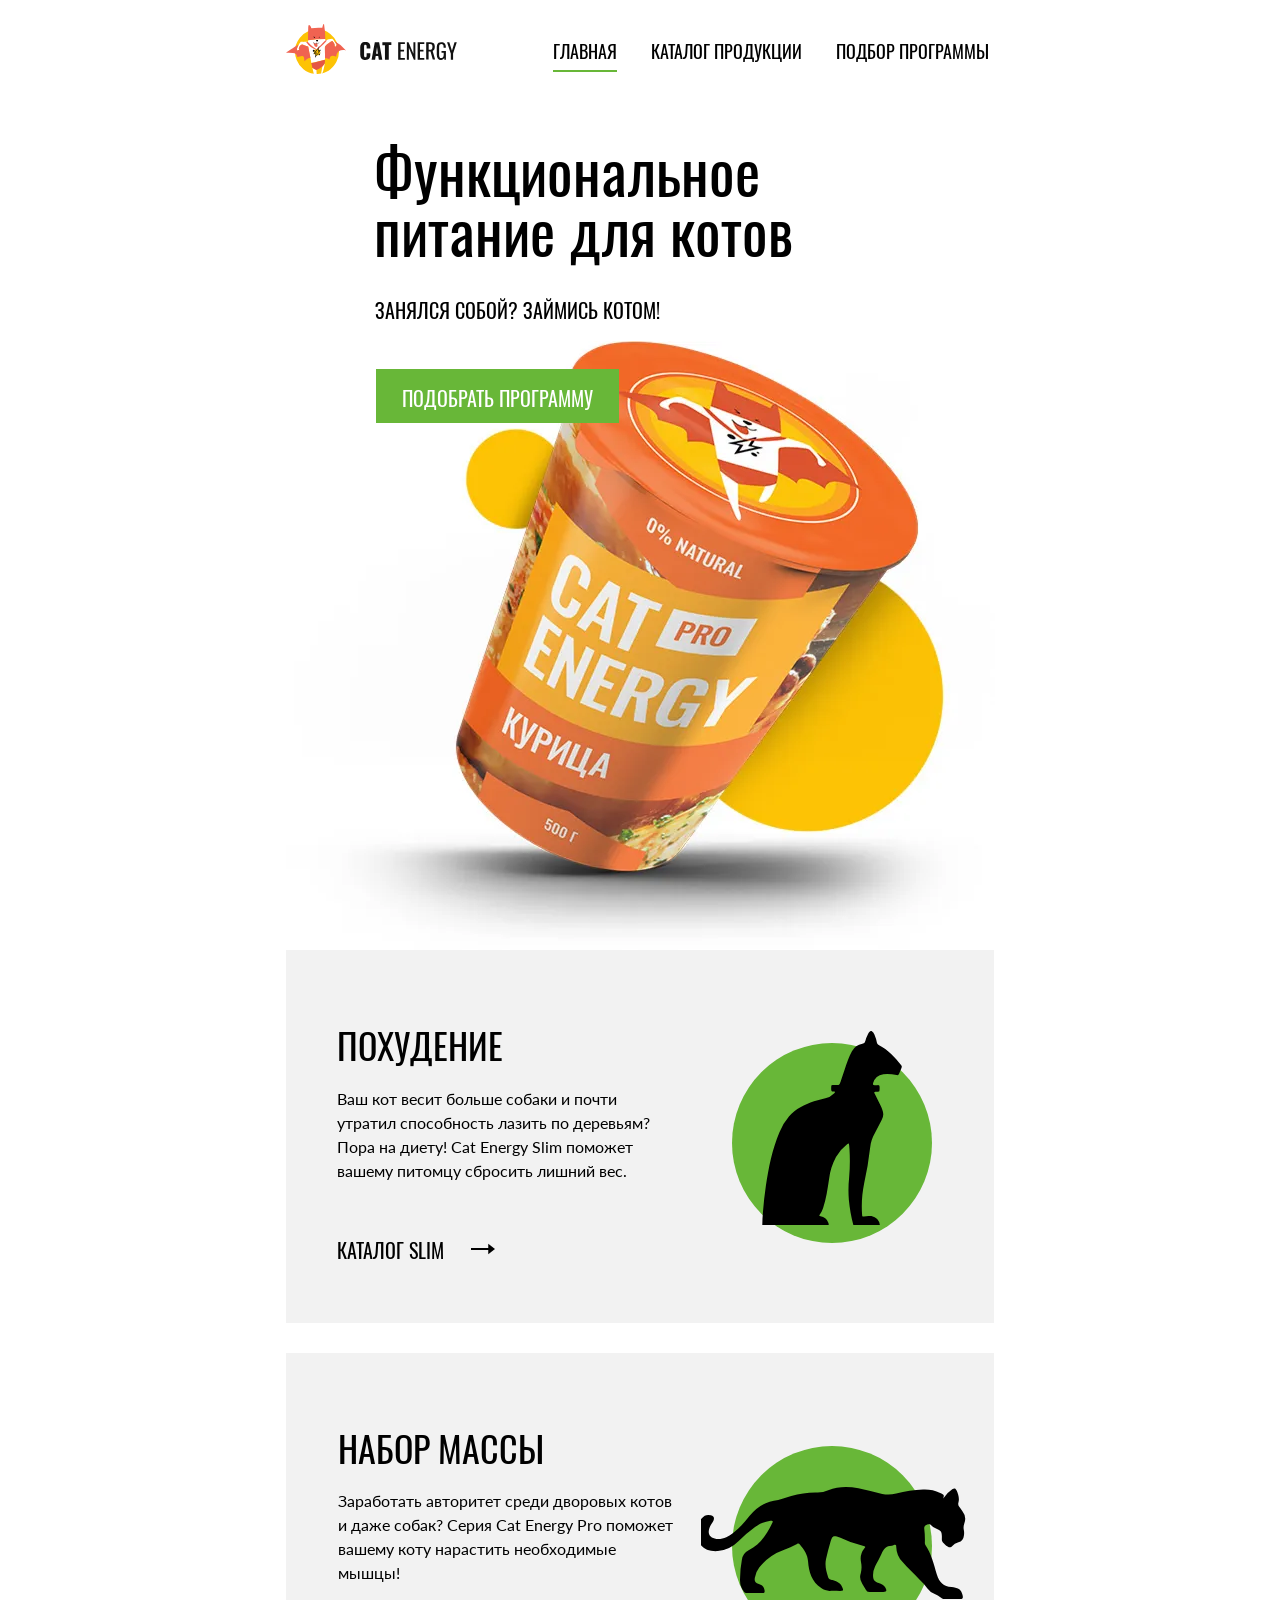
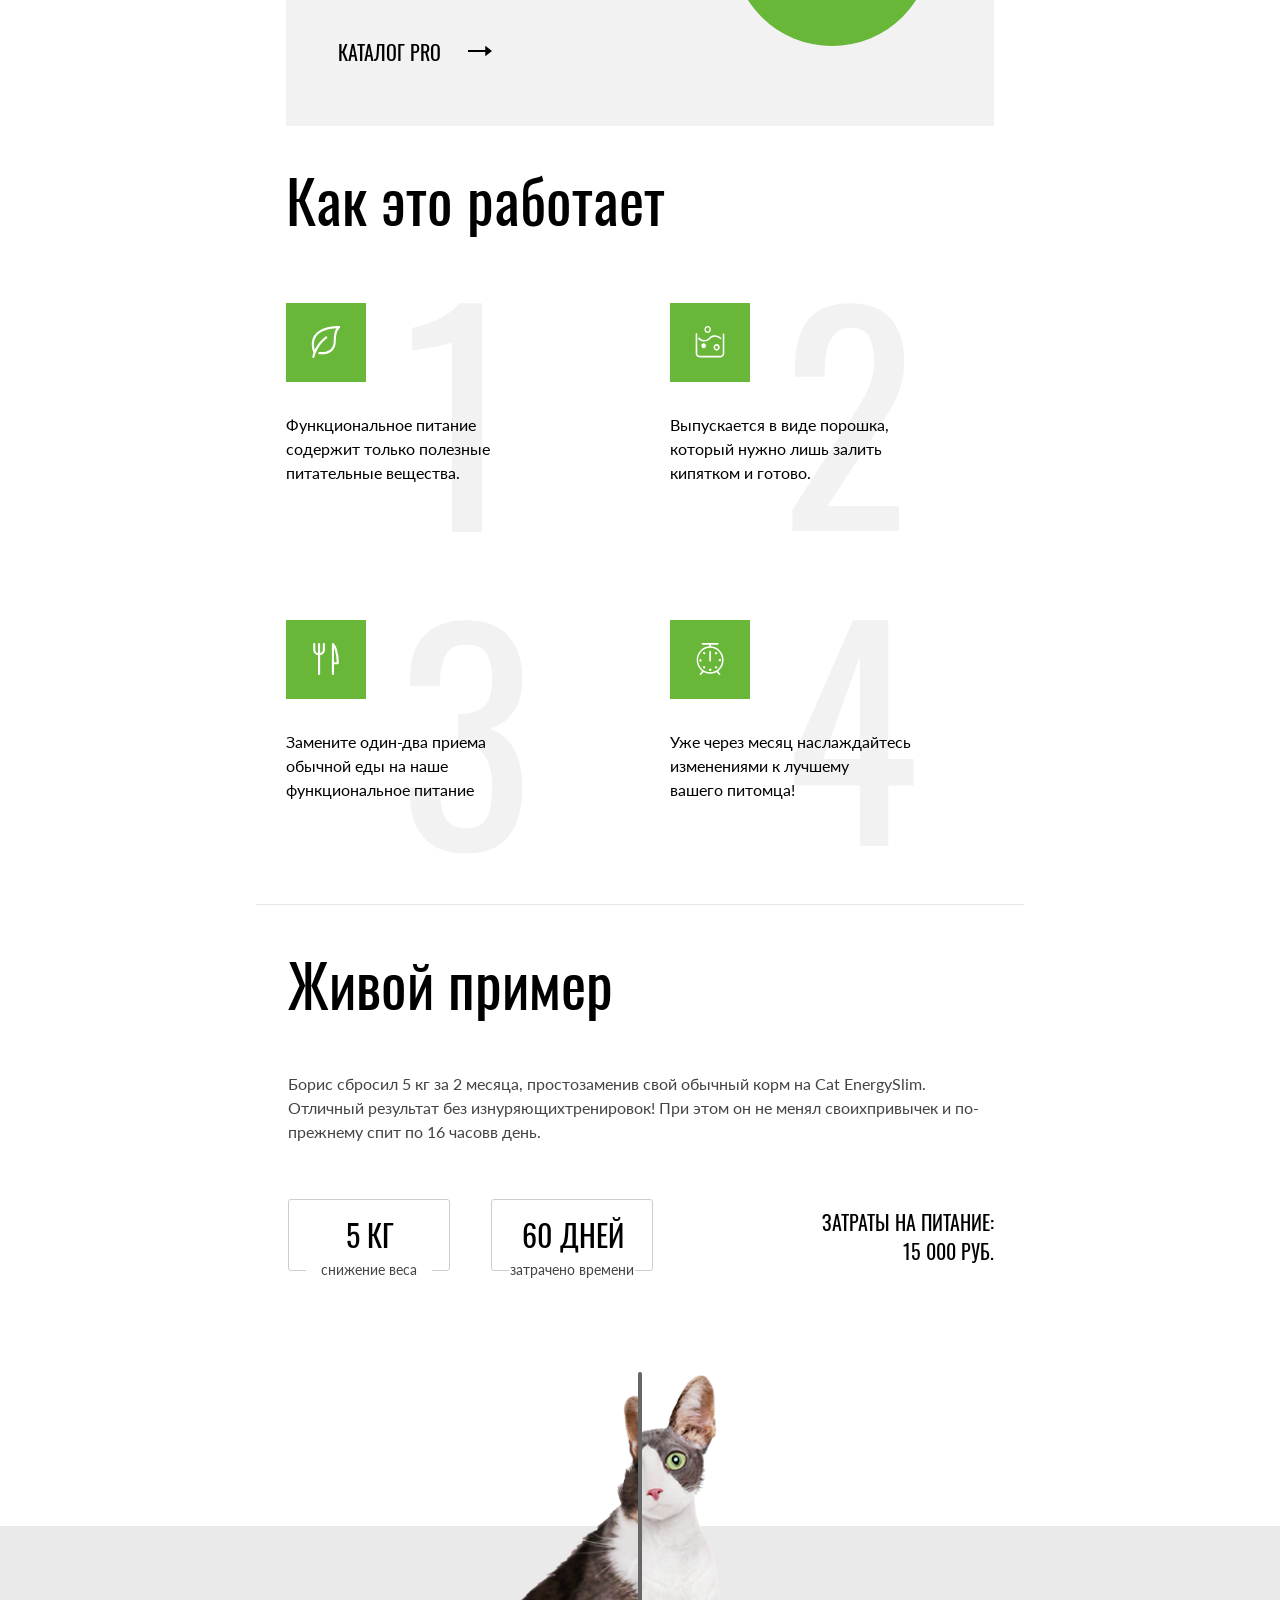
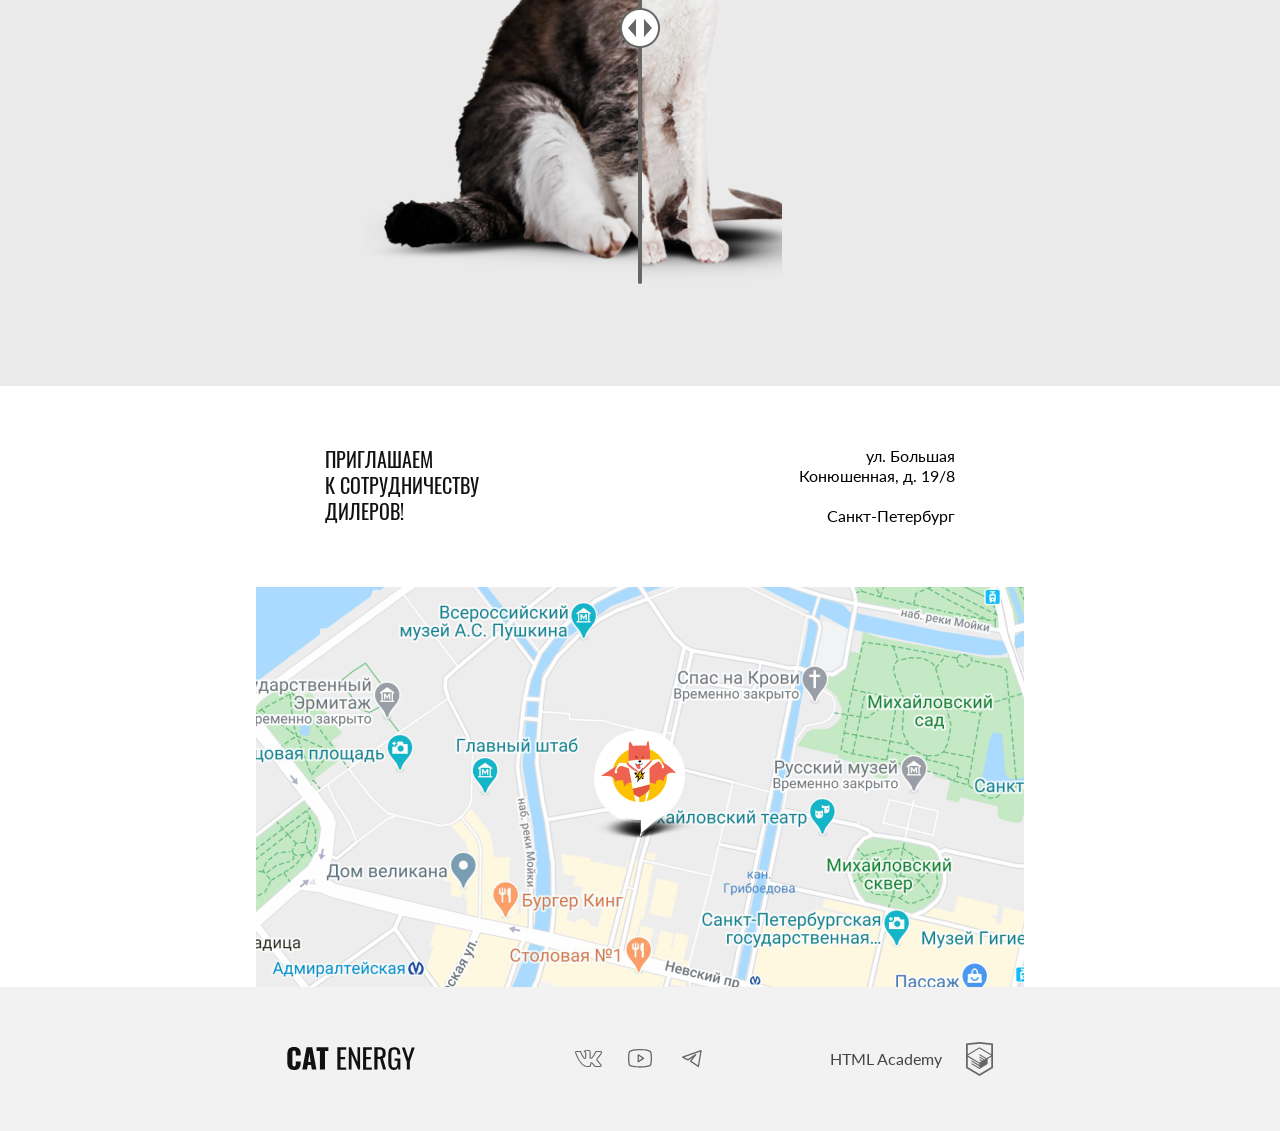
==== commit b3dca3ae: "Deploying to gh-pages from @ Zaiaz0704/2546567-cat-energy-32@10cb6c0cfac4ad19644614780433a040e75a98d" ====
--- a/index.html
+++ b/index.html
@@ -1 +1 @@
-<!DOCTYPE html><html lang="ru"><head><meta charset="UTF-8"><title>Cat energy</title><meta name="viewport" content="width=device-width,initial-scale=1"><link rel="icon" href="favicons/favicon.ico"><link rel="stylesheet" href="styles/styles.css"><script src="scripts/index.js" defer="defer"></script></head><body class="body"><header class="header" data-test="header"><a class="header__logo-link" href="#"><picture><source media="(min-width: 1440px)" srcset="images/logo-desktop.svg" width="70" height="59" type="image/svg+xml"><source media="(min-width: 768px)" srcset="images/logo-tablet.svg" width="60" height="50" type="image/svg+xml"><img class="header__logo-cat" src="images/logo-mobile.svg" width="33" height="38" alt="кот в костюме летучей мыши,на фоне желтого круга"></picture><img class="header__logo-text" src="images/logo-cat-energy.svg" width="101" height="18" alt="Логотип"></a><nav class="header__nav nav nav--nojs nav--opened"><button class="nav__toggle" type="button"><span class="visually-hidden">Меню</span></button><ul class="nav__list"><li class="nav__item nav__item--active"><a class="nav__link" href="index.html">ГЛАВНАЯ</a></li><li class="nav__item"><a class="nav__link" href="catalog.html">КАТАЛОГ ПРОДУКЦИИ</a></li><li class="nav__item"><a class="nav__link" href="#">ПОДБОР ПРОГРАММЫ</a></li></ul></nav></header><main class="main" data-test="main"><section class="promo" data-test="promo"><div class="promo__container"><h1 class="promo__title">Функциональное<br>питание для котов</h1><p class="promo__subtitle">ЗАНЯЛСЯ СОБОЙ? ЗАЙМИСЬ КОТОМ!</p><picture class="promo__image"><source media="(min-width: 1440px)" width="552" height="499" type="image/png" srcset="images/index-can-desktop@1x.png 1x,images/index-can-desktop@2x.png 2x"><source media="(min-width: 768px)" width="709" height="609" type="image/png" srcset="images/index-can-tablet@1x.png, images/index-can-tablet@2x.png 2x"><img src="images/index-can-mobile@1x.png" width="280" height="270" alt="оранжевый контейнер готовой еды для котов с названием Can energy,с котом на крышке в костюме летучей мыши,на заднем фоне три желтых круга"></picture><a class="promo__link" href="#">ПОДОБРАТЬ ПРОГРАММУ</a></div></section><section class="program" data-test="program"><div class="program__container"><h2 class="visually-hidden">Программы</h2><article class="program__wrapper"><h3 class="program__title">ПОХУДЕНИЕ</h3><p class="program__slogan">Ваш кот весит больше собаки и почти утратил способность лазить по деревьям? Пора на диету! Cat Energy Slim поможет вашему питомцу сбросить лишний вес.</p><a class="program__link" href="#"><span>каталог slim</span><div class="program__link-arrow"></div></a></article><article class="program__wrapper program__wrapper--mass"><h3 class="program__title program__title--mass">НАБОР МАССЫ</h3><p class="program__slogan">Заработать авторитет среди дворовых котов и даже собак? Серия Cat Energy Pro поможет вашему коту нарастить необходимые мышцы!</p><a class="program__link" href="#"><span>каталог pro</span><div class="program__link-arrow"></div></a></article></div></section><section class="work" data-test="work"><h2 class="work__title">Как это работает</h2><ul class="work__list"><li class="work__item"><p class="work__description">Функциональное питание<br>содержит только полезные<br>питательные вещества.</p></li><li class="work__item work__item--container"><p class="work__description">Выпускается в виде порошка,<br>который нужно лишь залить<br>кипятком и готово.</p></li><li class="work__item work__item--fork"><p class="work__description">Замените один-два приема<br>обычной еды на наше<br>функциональное питание</p></li><li class="work__item work__item--clock"><p class="work__description">Уже через месяц наслаждайтесь изменениями к лучшему<br class="work__description-space">вашего питомца!</p></li></ul></section><section class="example" data-test="example"><div class="example__container"><div class="example__left-block"><h2 class="example__title">Живой пример</h2><p class="example__subtitle">Борис сбросил 5 кг за 2 месяца, просто<br>заменив свой обычный корм на Cat Energy<br>Slim. Отличный результат без изнуряющих<br>тренировок! При этом он не менял своих<br>привычек и по-прежнему спит по 16 часов<br>в день.</p><ul class="example__list"><li class="example__item"><p class="example__number">5 КГ</p><p class="example__description">снижение веса</p></li><li class="example__item"><p class="example__number">60 ДНЕЙ</p><p class="example__description">затрачено времени</p></li></ul><div class="example__count-wrapper"><p class="example__count">Затраты на питание:</p><p class="example__count example__count--price">15 000 РУБ.</p></div></div><div class="example__pictures"><picture class="example__before"><source media="(min-width: 1440px)" width="560" height="512" type="image/jpeg" srcset="images/tablet-before@1x.png, images/tablet-before@2x.png 2x"><source media="(min-width: 768px)" width="560" height="512" type="image/jpeg" srcset="images/tablet-before@1x.png, images/tablet-before@2x.png 2x"><img src="images/mobile-before@1x.png" width="280" height="256" alt="сидящий полный кот на белом фоне"></picture><picture class="example__after"><source media="(min-width: 1440px)" width="560" height="512" type="image/jpeg" srcset="images/tablet-after@1x.png, images/tablet-after@2x.png 2x"><source media="(min-width: 768px)" width="560" height="512" type="image/jpeg" srcset="images/tablet-after@1x.png, images/tablet-after@2x.png 2x"><img src="images/mobile-after@1x.png" width="280" height="256" alt="сидящий стойный полный кот на белом фоне"></picture><div class="example__range" tabindex="0"></div></div></div></section><section class="location location--light" data-test="location"><div class="location__advertising"><h3 class="location__slogan">ПРИГЛАШАЕМ<br>К СОТРУДНИЧЕСТВУ<br>ДИЛЕРОВ!</h3><div class="location__address-wrapper"><p class="location__address">ул. Большая<br>Конюшенная, д. 19/8</p><p class="location__address location__address--town">Санкт-Петербург</p></div></div><iframe class="location__map" src="https://www.google.com/maps/embed?pb=!1m14!1m12!1m3!1d1680.6231022423724!2d30.32116930439326!3d59.93863080615572!2m3!1f0!2f0!3f0!3m2!1i1024!2i768!4f13.1!5e0!3m2!1sru!2sru!4v1726518446681!5m2!1sru!2sru" width="320" height="362" style="border:0;" allowfullscreen="" loading="lazy" referrerpolicy="no-referrer-when-downgrade"></iframe></section></main><footer class="footer" data-test="footer"><div class="footer__container"><a class="footer__logo" href="index.html"><img src="images/logo-cat-energy.svg" width="128" height="24" alt="логотип компании"></a><ul class="footer__list social"><li class="social__item"><a class="social__link" href="https://vk.com/htmlacademy"><span class="visually-hidden">vkontakte</span></a></li><li class="social__item"><a class="social__link social__link--youtube" href="https://www.youtube.com/user/htmlacademyru"><span class="visually-hidden">youtube</span></a></li><li class="social__item"><a class="social__link social__link--telegram" href="https://t.me/htmlacademy"><span class="visually-hidden">telegram</span></a></li></ul><a class="footer__developer-link" href="https://htmlacademy.ru/intensive/adaptive"><span class="footer__developer-text">HTML Academy</span><div class="footer__developer-logo"></div></a></div></footer></body></html>+<!DOCTYPE html><html lang="ru"><head><meta charset="UTF-8"><title>Cat energy</title><meta name="viewport" content="width=device-width,initial-scale=1"><link rel="icon" href="favicons/favicon.ico"><link rel="icon" type="image/png" href="favicons/favicon16x16.png" sizes="16x16"><link rel="icon" type="image/png" href="favicons/favicon32x32.png" sizes="32x32"><link rel="icon" type="image/png" href="favicons/favicon152x152.png" sizes="180x180"><link rel="preload" href="styles/styles.css" as="style"><link rel="preload" href="scripts/index.js" as="script"><link rel="stylesheet" href="styles/styles.css"><script src="scripts/index.js" defer="defer"></script></head><body class="body"><header class="header" data-test="header"><a class="header__logo-link" href="index.html"><picture><source media="(min-width: 1440px)" srcset="images/logo-desktop.svg" width="70" height="59" type="image/svg+xml"><source media="(min-width: 768px)" srcset="images/logo-tablet.svg" width="60" height="50" type="image/svg+xml"><img class="header__logo-cat" src="images/logo-mobile.svg" width="33" height="38" alt="кот в костюме летучей мыши,на фоне желтого круга"></picture><img class="header__logo-text" src="images/logo-cat-energy.svg" width="101" height="18" alt="Логотип"></a><nav class="header__nav nav nav--nojs nav--opened"><button class="nav__toggle" type="button"><span class="visually-hidden">Меню</span></button><ul class="nav__list"><li class="nav__item nav__item--active"><a class="nav__link" href="index.html">ГЛАВНАЯ</a></li><li class="nav__item"><a class="nav__link" href="catalog.html">КАТАЛОГ ПРОДУКЦИИ</a></li><li class="nav__item"><a class="nav__link" href="#">ПОДБОР ПРОГРАММЫ</a></li></ul></nav></header><main class="main" data-test="main"><section class="promo" data-test="promo"><div class="promo__container"><h1 class="promo__title">Функциональное<br>питание для котов</h1><p class="promo__subtitle">ЗАНЯЛСЯ СОБОЙ? ЗАЙМИСЬ КОТОМ!</p><picture class="promo__image"><source type="image/webp" media="(min-width: 1440px)" width="552" height="499" srcset="images/index-can-desktop@1x.webp, images/index-can-desktop@2x.webp 2x"><source type="image/webp" media="(min-width: 768px)" width="709" height="609" srcset="images/index-can-tablet@1x.webp, images/index-can-tablet@2x.webp 2x"><source type="image/webp" srcset="images/index-can-mobile@1x.webp, images/index-can-mobile@2x.webp 2x"><source media="(min-width: 1440px)" width="552" height="499" type="image/png" srcset="images/index-can-desktop@1x.png 1x,images/index-can-desktop@2x.png 2x"><source media="(min-width: 768px)" width="709" height="609" type="image/png" srcset="images/index-can-tablet@1x.png, images/index-can-tablet@2x.png 2x"><img src="images/index-can-mobile@1x.png" width="280" height="270" alt="оранжевый контейнер готовой еды для котов с названием Can energy,с котом на крышке в костюме летучей мыши,на заднем фоне три желтых круга"></picture><a class="promo__link" href="#">ПОДОБРАТЬ ПРОГРАММУ</a></div></section><section class="program" data-test="program"><div class="program__container"><h2 class="visually-hidden">Программы</h2><article class="program__wrapper"><h3 class="program__title">ПОХУДЕНИЕ</h3><p class="program__slogan">Ваш кот весит больше собаки и почти утратил способность лазить по деревьям? Пора на диету! Cat Energy Slim поможет вашему питомцу сбросить лишний вес.</p><a class="program__link" href="#"><span>каталог slim</span><div class="program__link-arrow"></div></a></article><article class="program__wrapper program__wrapper--mass"><h3 class="program__title program__title--mass">НАБОР МАССЫ</h3><p class="program__slogan">Заработать авторитет среди дворовых котов и даже собак? Серия Cat Energy Pro поможет вашему коту нарастить необходимые мышцы!</p><a class="program__link" href="#"><span>каталог pro</span><div class="program__link-arrow"></div></a></article></div></section><section class="work" data-test="work"><h2 class="work__title">Как это работает</h2><ul class="work__list"><li class="work__item"><p class="work__description">Функциональное питание<br>содержит только полезные<br>питательные вещества.</p></li><li class="work__item work__item--container"><p class="work__description">Выпускается в виде порошка,<br>который нужно лишь залить<br>кипятком и готово.</p></li><li class="work__item work__item--fork"><p class="work__description">Замените один-два приема<br>обычной еды на наше<br>функциональное питание</p></li><li class="work__item work__item--clock"><p class="work__description">Уже через месяц наслаждайтесь изменениями к лучшему<br class="work__description-space">вашего питомца!</p></li></ul></section><section class="example" data-test="example"><div class="example__container"><div class="example__left-block"><h2 class="example__title">Живой пример</h2><p class="example__subtitle">Борис сбросил 5 кг за 2 месяца, просто<br>заменив свой обычный корм на Cat Energy<br>Slim. Отличный результат без изнуряющих<br>тренировок! При этом он не менял своих<br>привычек и по-прежнему спит по 16 часов<br>в день.</p><ul class="example__list"><li class="example__item"><p class="example__number">5 КГ</p><p class="example__description">снижение веса</p></li><li class="example__item"><p class="example__number">60 ДНЕЙ</p><p class="example__description">затрачено времени</p></li></ul><div class="example__count-wrapper"><p class="example__count">Затраты на питание:</p><p class="example__count example__count--price">15 000 РУБ.</p></div></div><div class="example__pictures"><picture class="example__before"><source media="(min-width: 1440px)" width="560" height="512" type="image/jpeg" srcset="images/tablet-before@1x.png, images/tablet-before@2x.png 2x"><source media="(min-width: 768px)" width="560" height="512" type="image/jpeg" srcset="images/tablet-before@1x.png, images/tablet-before@2x.png 2x"><img class="example__before-img" src="images/mobile-before@1x.png" width="280" height="256" alt="сидящий полный кот на белом фоне"></picture><picture class="example__after"><source media="(min-width: 1440px)" width="560" height="512" type="image/jpeg" srcset="images/tablet-after@1x.png, images/tablet-after@2x.png 2x"><source media="(min-width: 768px)" width="560" height="512" type="image/jpeg" srcset="images/tablet-after@1x.png, images/tablet-after@2x.png 2x"><img src="images/mobile-after@1x.png" width="280" height="256" alt="сидящий стойный полный кот на белом фоне"></picture><button class="example__range" type="button">Ползунок</button></div></div></section><section class="location location--light" data-test="location"><div class="location__advertising"><h3 class="location__slogan">ПРИГЛАШАЕМ<br>К СОТРУДНИЧЕСТВУ<br>ДИЛЕРОВ!</h3><div class="location__address-wrapper"><p class="location__address">ул. Большая<br>Конюшенная, д. 19/8</p><p class="location__address location__address--town">Санкт-Петербург</p></div></div><iframe class="location__map" src="https://www.google.com/maps/embed?pb=!1m14!1m12!1m3!1d1680.6231022423724!2d30.32116930439326!3d59.93863080615572!2m3!1f0!2f0!3f0!3m2!1i1024!2i768!4f13.1!5e0!3m2!1sru!2sru!4v1726518446681!5m2!1sru!2sru" width="320" height="362" style="border:0;" allowfullscreen="" loading="lazy" referrerpolicy="no-referrer-when-downgrade"></iframe></section></main><footer class="footer" data-test="footer"><div class="footer__container"><a class="footer__logo" href="index.html"><img src="images/logo-cat-energy.svg" width="128" height="24" alt="логотип компании"></a><ul class="footer__list social"><li class="social__item"><a class="social__link" href="https://vk.com/htmlacademy"><span class="visually-hidden">vkontakte</span></a></li><li class="social__item"><a class="social__link social__link--youtube" href="https://www.youtube.com/user/htmlacademyru"><span class="visually-hidden">youtube</span></a></li><li class="social__item"><a class="social__link social__link--telegram" href="https://t.me/htmlacademy"><span class="visually-hidden">telegram</span></a></li></ul><a class="footer__developer-link" href="https://htmlacademy.ru/intensive/adaptive"><span class="footer__developer-text">HTML Academy</span><div class="footer__developer-logo"></div></a></div></footer></body></html>
--- a/styles/styles.css
+++ b/styles/styles.css
@@ -472,7 +472,7 @@
 @media (min-width: 1440px) {
   .program__wrapper {
     width: 570px;
-    height: 374px;
+    min-height: 374px;
     padding: 29.5px 52px 65px;
   }
   .program__wrapper::after {
@@ -758,7 +758,7 @@
   width: 100%;
   font-family: "Oswald", "Arial", sans-serif;
   color: #ffffff;
-  background-image: url("../images/green-can-mobil@1x.png"), linear-gradient(to bottom, #5eaa2f 302px, #ffffff 50%);
+  background-image: url("../images/green-can-mobil@1x.jpg"), linear-gradient(to bottom, #5eaa2f 302px, #ffffff 302px);
   background-size: 320px auto, 100%;
   background-repeat: no-repeat;
   background-position: top;
@@ -772,9 +772,9 @@
 }
 @media (min-width: 1440px) {
   .promo {
-    background-image: url("../images/green-cat-desktop@1x.png"), linear-gradient(to right, #ffffff 50%, #5eaa2f 50%);
-    background-size: auto 100%;
-    background-position: right;
+    background-image: url("../images/green-cat-desktop@1x.jpg"), linear-gradient(to right, #ffffff 50%, #5eaa2f 50%);
+    background-size: 720px 694px, 100%;
+    background-position: right bottom;
   }
 }
 
@@ -826,6 +826,7 @@
 @media (min-width: 1440px) {
   .promo__title {
     color: #000000;
+    width: 50%;
     margin: 0;
     margin-top: 199px;
     margin-bottom: 40px;
@@ -1036,8 +1037,7 @@
   }
   .work__item::before {
     position: absolute;
-    top: auto;
-    bottom: 55px;
+    top: 0;
     left: 105px;
     content: "";
     width: 112px;
@@ -1077,8 +1077,6 @@
   }
   .work__item--container::before {
     position: absolute;
-    top: auto;
-    bottom: 55px;
     left: 111px;
     content: "";
     width: 134px;
@@ -1103,8 +1101,6 @@
   }
   .work__item--fork::before {
     position: absolute;
-    top: auto;
-    bottom: 50px;
     left: 113px;
     content: "";
     width: 134px;
@@ -1132,8 +1128,6 @@
   }
   .work__item--clock::before {
     position: absolute;
-    top: auto;
-    bottom: 54px;
     left: 116px;
     content: "";
     width: 136px;
@@ -1469,7 +1463,15 @@
 .example__pictures {
   position: relative;
   display: flex;
+  justify-content: flex-start;
+  width: 280px;
   margin: 0 auto;
+}
+@media (min-width: 768px) {
+  .example__pictures {
+    width: 560px;
+    height: 512px;
+  }
 }
 @media (min-width: 1440px) {
   .example__pictures {
@@ -1478,12 +1480,39 @@
 }
 
 .example__before {
-  display: flex;
-  width: 100%;
-}
-@media (min-width: 1440px) {
+  position: relative;
+  display: flex;
+  width: 140px;
+  height: 256px;
+  overflow: hidden;
+}
+@media (min-width: 768px) {
   .example__before {
-    padding-left: 50px;
+    width: 50%;
+    height: 512px;
+  }
+}
+
+.example__before-img {
+  position: absolute;
+  content: "";
+  top: 0;
+  left: 70px;
+  width: 100%;
+  height: 100%;
+  object-fit: cover;
+  overflow: visible;
+  z-index: 1;
+}
+@media (min-width: 768px) {
+  .example__before-img {
+    top: 3px;
+    left: 142px;
+  }
+}
+@media (min-width: 1440px) {
+  .example__before-img {
+    left: 165px;
   }
 }
 
@@ -1493,7 +1522,6 @@
   display: flex;
   width: 50%;
   height: 100%;
-  background-color: #eaeaea;
   overflow: hidden;
 }
 .example__after img {
@@ -1502,17 +1530,11 @@
   left: -70px;
 }
 @media (min-width: 768px) {
-  .example__after {
-    background-image: linear-gradient(to bottom, #ffffff 30%, #eaeaea 30% 100%);
-  }
   .example__after img {
     left: -138px;
   }
 }
 @media (min-width: 1440px) {
-  .example__after {
-    background-image: linear-gradient(to bottom, #ffffff 23%, #eaeaea 23% 100%);
-  }
   .example__after img {
     left: -165px;
   }
@@ -1526,6 +1548,10 @@
   display: flex;
   width: 40px;
   height: 100%;
+  background-color: transparent;
+  border: none;
+  outline: none;
+  font-size: 0;
   background-image: url("../images/renge-default@2x.png");
   background-repeat: no-repeat;
   background-size: contain;
@@ -1883,7 +1909,7 @@
 }
 @media (min-width: 1440px) {
   .card__list {
-    margin-bottom: 32px;
+    margin-bottom: 30px;
   }
 }
 
@@ -1910,7 +1936,8 @@
     align-items: flex-start;
     align-content: flex-start;
     padding-top: 1px;
-    padding-bottom: 0;
+    padding-bottom: 5px;
+    margin-bottom: 4px;
   }
 }
 
@@ -1927,11 +1954,6 @@
     font-size: 16px;
     line-height: 20px;
     margin-bottom: 2px;
-  }
-}
-@media (min-width: 1440px) {
-  .card__item-label {
-    margin-bottom: 10px;
   }
 }
 
@@ -2053,7 +2075,7 @@
     align-content: flex-start;
     width: 100%;
     min-height: 500px;
-    padding: 0 38px;
+    padding: 0 38px 38px;
     background-image: linear-gradient(to bottom, #ffffff 14%, #f2f2f2 14% 100%);
     border: none;
   }
@@ -2254,7 +2276,7 @@
   width: 320px;
   padding: 0;
   margin: 0 auto;
-  margin-bottom: 0;
+  margin-bottom: 34px;
   list-style: none;
   border-bottom: 1px solid #cdcdcd;
 }
@@ -2272,6 +2294,7 @@
     width: 896px;
     margin: 0;
     border-top: 1px solid #cdcdcd;
+    border-bottom: none;
   }
 }
 
@@ -2295,7 +2318,7 @@
 @media (min-width: 1440px) {
   .addition__item {
     text-align: center;
-    padding: 15px 0 16px;
+    padding: 15px 0;
     border: none;
     border-bottom: 1px solid #cdcdcd;
   }
@@ -2523,10 +2546,13 @@
 .addition__slogan {
   position: relative;
   display: flex;
-  width: 100%;
-  padding-top: 34px;
+  justify-content: center;
+  align-items: flex-end;
+  width: 100%;
   min-height: 290px;
-  background-image: url("../images/cat-backpack-desktop@1x.png");
+  padding-bottom: 27px;
+  background-color: #68b738;
+  background-image: url("../images/cat-backpack-mobil@1x.jpg");
   background-size: 280px 290px;
   background-repeat: no-repeat;
   background-position: bottom;
@@ -2534,7 +2560,7 @@
 .addition__slogan::before {
   position: absolute;
   content: "";
-  top: 93px;
+  top: 59px;
   left: 50%;
   transform: translateX(-50%);
   width: 78px;
@@ -2548,10 +2574,11 @@
   .addition__slogan {
     justify-content: flex-end;
     align-items: center;
-    background-image: url("../images/cat-backpack-tablet@1x.png");
+    background-image: url("../images/cat-backpack-tablet@1x.jpg");
     min-height: 200px;
     background-size: 707px 200px;
     padding: 0;
+    padding-right: 125px;
   }
   .addition__slogan::before {
     top: 59px;
@@ -2560,10 +2587,14 @@
 }
 @media (min-width: 1440px) {
   .addition__slogan {
-    background-image: url("../images/cat-backpack-desktop@1x.png");
+    background-image: url("../images/cat-backpack-desktop@1x.jpg");
+    justify-content: center;
+    align-items: flex-end;
     width: 245px;
     height: 288px;
     margin-left: auto;
+    padding: 0;
+    padding-bottom: 27px;
     background-size: cover;
   }
   .addition__slogan::before {
@@ -2574,7 +2605,6 @@
 
 .addition__slogan-text {
   width: 161px;
-  margin: 187px auto 43px;
   font-family: "Lato", "Arial", sans-serif;
   font-weight: 400;
   font-size: 16px;
@@ -2584,16 +2614,12 @@
 }
 @media (min-width: 768px) {
   .addition__slogan-text {
-    margin: 0;
-    margin-right: 127px;
     text-align: start;
   }
 }
 @media (min-width: 1440px) {
   .addition__slogan-text {
     text-align: center;
-    margin-right: 41px;
-    margin-top: 137px;
   }
 }
 
--- a/styles/styles.css
+++ b/styles/styles.css
@@ -472,7 +472,7 @@
 @media (min-width: 1440px) {
   .program__wrapper {
     width: 570px;
-    height: 374px;
+    min-height: 374px;
     padding: 29.5px 52px 65px;
   }
   .program__wrapper::after {
@@ -758,7 +758,7 @@
   width: 100%;
   font-family: "Oswald", "Arial", sans-serif;
   color: #ffffff;
-  background-image: url("../images/green-can-mobil@1x.png"), linear-gradient(to bottom, #5eaa2f 302px, #ffffff 50%);
+  background-image: url("../images/green-can-mobil@1x.jpg"), linear-gradient(to bottom, #5eaa2f 302px, #ffffff 302px);
   background-size: 320px auto, 100%;
   background-repeat: no-repeat;
   background-position: top;
@@ -772,9 +772,9 @@
 }
 @media (min-width: 1440px) {
   .promo {
-    background-image: url("../images/green-cat-desktop@1x.png"), linear-gradient(to right, #ffffff 50%, #5eaa2f 50%);
-    background-size: auto 100%;
-    background-position: right;
+    background-image: url("../images/green-cat-desktop@1x.jpg"), linear-gradient(to right, #ffffff 50%, #5eaa2f 50%);
+    background-size: 720px 694px, 100%;
+    background-position: right bottom;
   }
 }
 
@@ -826,6 +826,7 @@
 @media (min-width: 1440px) {
   .promo__title {
     color: #000000;
+    width: 50%;
     margin: 0;
     margin-top: 199px;
     margin-bottom: 40px;
@@ -1036,8 +1037,7 @@
   }
   .work__item::before {
     position: absolute;
-    top: auto;
-    bottom: 55px;
+    top: 0;
     left: 105px;
     content: "";
     width: 112px;
@@ -1077,8 +1077,6 @@
   }
   .work__item--container::before {
     position: absolute;
-    top: auto;
-    bottom: 55px;
     left: 111px;
     content: "";
     width: 134px;
@@ -1103,8 +1101,6 @@
   }
   .work__item--fork::before {
     position: absolute;
-    top: auto;
-    bottom: 50px;
     left: 113px;
     content: "";
     width: 134px;
@@ -1132,8 +1128,6 @@
   }
   .work__item--clock::before {
     position: absolute;
-    top: auto;
-    bottom: 54px;
     left: 116px;
     content: "";
     width: 136px;
@@ -1469,7 +1463,15 @@
 .example__pictures {
   position: relative;
   display: flex;
+  justify-content: flex-start;
+  width: 280px;
   margin: 0 auto;
+}
+@media (min-width: 768px) {
+  .example__pictures {
+    width: 560px;
+    height: 512px;
+  }
 }
 @media (min-width: 1440px) {
   .example__pictures {
@@ -1478,12 +1480,39 @@
 }
 
 .example__before {
-  display: flex;
-  width: 100%;
-}
-@media (min-width: 1440px) {
+  position: relative;
+  display: flex;
+  width: 140px;
+  height: 256px;
+  overflow: hidden;
+}
+@media (min-width: 768px) {
   .example__before {
-    padding-left: 50px;
+    width: 50%;
+    height: 512px;
+  }
+}
+
+.example__before-img {
+  position: absolute;
+  content: "";
+  top: 0;
+  left: 70px;
+  width: 100%;
+  height: 100%;
+  object-fit: cover;
+  overflow: visible;
+  z-index: 1;
+}
+@media (min-width: 768px) {
+  .example__before-img {
+    top: 3px;
+    left: 142px;
+  }
+}
+@media (min-width: 1440px) {
+  .example__before-img {
+    left: 165px;
   }
 }
 
@@ -1493,7 +1522,6 @@
   display: flex;
   width: 50%;
   height: 100%;
-  background-color: #eaeaea;
   overflow: hidden;
 }
 .example__after img {
@@ -1502,17 +1530,11 @@
   left: -70px;
 }
 @media (min-width: 768px) {
-  .example__after {
-    background-image: linear-gradient(to bottom, #ffffff 30%, #eaeaea 30% 100%);
-  }
   .example__after img {
     left: -138px;
   }
 }
 @media (min-width: 1440px) {
-  .example__after {
-    background-image: linear-gradient(to bottom, #ffffff 23%, #eaeaea 23% 100%);
-  }
   .example__after img {
     left: -165px;
   }
@@ -1526,6 +1548,10 @@
   display: flex;
   width: 40px;
   height: 100%;
+  background-color: transparent;
+  border: none;
+  outline: none;
+  font-size: 0;
   background-image: url("../images/renge-default@2x.png");
   background-repeat: no-repeat;
   background-size: contain;
@@ -1883,7 +1909,7 @@
 }
 @media (min-width: 1440px) {
   .card__list {
-    margin-bottom: 32px;
+    margin-bottom: 30px;
   }
 }
 
@@ -1910,7 +1936,8 @@
     align-items: flex-start;
     align-content: flex-start;
     padding-top: 1px;
-    padding-bottom: 0;
+    padding-bottom: 5px;
+    margin-bottom: 4px;
   }
 }
 
@@ -1927,11 +1954,6 @@
     font-size: 16px;
     line-height: 20px;
     margin-bottom: 2px;
-  }
-}
-@media (min-width: 1440px) {
-  .card__item-label {
-    margin-bottom: 10px;
   }
 }
 
@@ -2053,7 +2075,7 @@
     align-content: flex-start;
     width: 100%;
     min-height: 500px;
-    padding: 0 38px;
+    padding: 0 38px 38px;
     background-image: linear-gradient(to bottom, #ffffff 14%, #f2f2f2 14% 100%);
     border: none;
   }
@@ -2254,7 +2276,7 @@
   width: 320px;
   padding: 0;
   margin: 0 auto;
-  margin-bottom: 0;
+  margin-bottom: 34px;
   list-style: none;
   border-bottom: 1px solid #cdcdcd;
 }
@@ -2272,6 +2294,7 @@
     width: 896px;
     margin: 0;
     border-top: 1px solid #cdcdcd;
+    border-bottom: none;
   }
 }
 
@@ -2295,7 +2318,7 @@
 @media (min-width: 1440px) {
   .addition__item {
     text-align: center;
-    padding: 15px 0 16px;
+    padding: 15px 0;
     border: none;
     border-bottom: 1px solid #cdcdcd;
   }
@@ -2523,10 +2546,13 @@
 .addition__slogan {
   position: relative;
   display: flex;
-  width: 100%;
-  padding-top: 34px;
+  justify-content: center;
+  align-items: flex-end;
+  width: 100%;
   min-height: 290px;
-  background-image: url("../images/cat-backpack-desktop@1x.png");
+  padding-bottom: 27px;
+  background-color: #68b738;
+  background-image: url("../images/cat-backpack-mobil@1x.jpg");
   background-size: 280px 290px;
   background-repeat: no-repeat;
   background-position: bottom;
@@ -2534,7 +2560,7 @@
 .addition__slogan::before {
   position: absolute;
   content: "";
-  top: 93px;
+  top: 59px;
   left: 50%;
   transform: translateX(-50%);
   width: 78px;
@@ -2548,10 +2574,11 @@
   .addition__slogan {
     justify-content: flex-end;
     align-items: center;
-    background-image: url("../images/cat-backpack-tablet@1x.png");
+    background-image: url("../images/cat-backpack-tablet@1x.jpg");
     min-height: 200px;
     background-size: 707px 200px;
     padding: 0;
+    padding-right: 125px;
   }
   .addition__slogan::before {
     top: 59px;
@@ -2560,10 +2587,14 @@
 }
 @media (min-width: 1440px) {
   .addition__slogan {
-    background-image: url("../images/cat-backpack-desktop@1x.png");
+    background-image: url("../images/cat-backpack-desktop@1x.jpg");
+    justify-content: center;
+    align-items: flex-end;
     width: 245px;
     height: 288px;
     margin-left: auto;
+    padding: 0;
+    padding-bottom: 27px;
     background-size: cover;
   }
   .addition__slogan::before {
@@ -2574,7 +2605,6 @@
 
 .addition__slogan-text {
   width: 161px;
-  margin: 187px auto 43px;
   font-family: "Lato", "Arial", sans-serif;
   font-weight: 400;
   font-size: 16px;
@@ -2584,16 +2614,12 @@
 }
 @media (min-width: 768px) {
   .addition__slogan-text {
-    margin: 0;
-    margin-right: 127px;
     text-align: start;
   }
 }
 @media (min-width: 1440px) {
   .addition__slogan-text {
     text-align: center;
-    margin-right: 41px;
-    margin-top: 137px;
   }
 }
 
